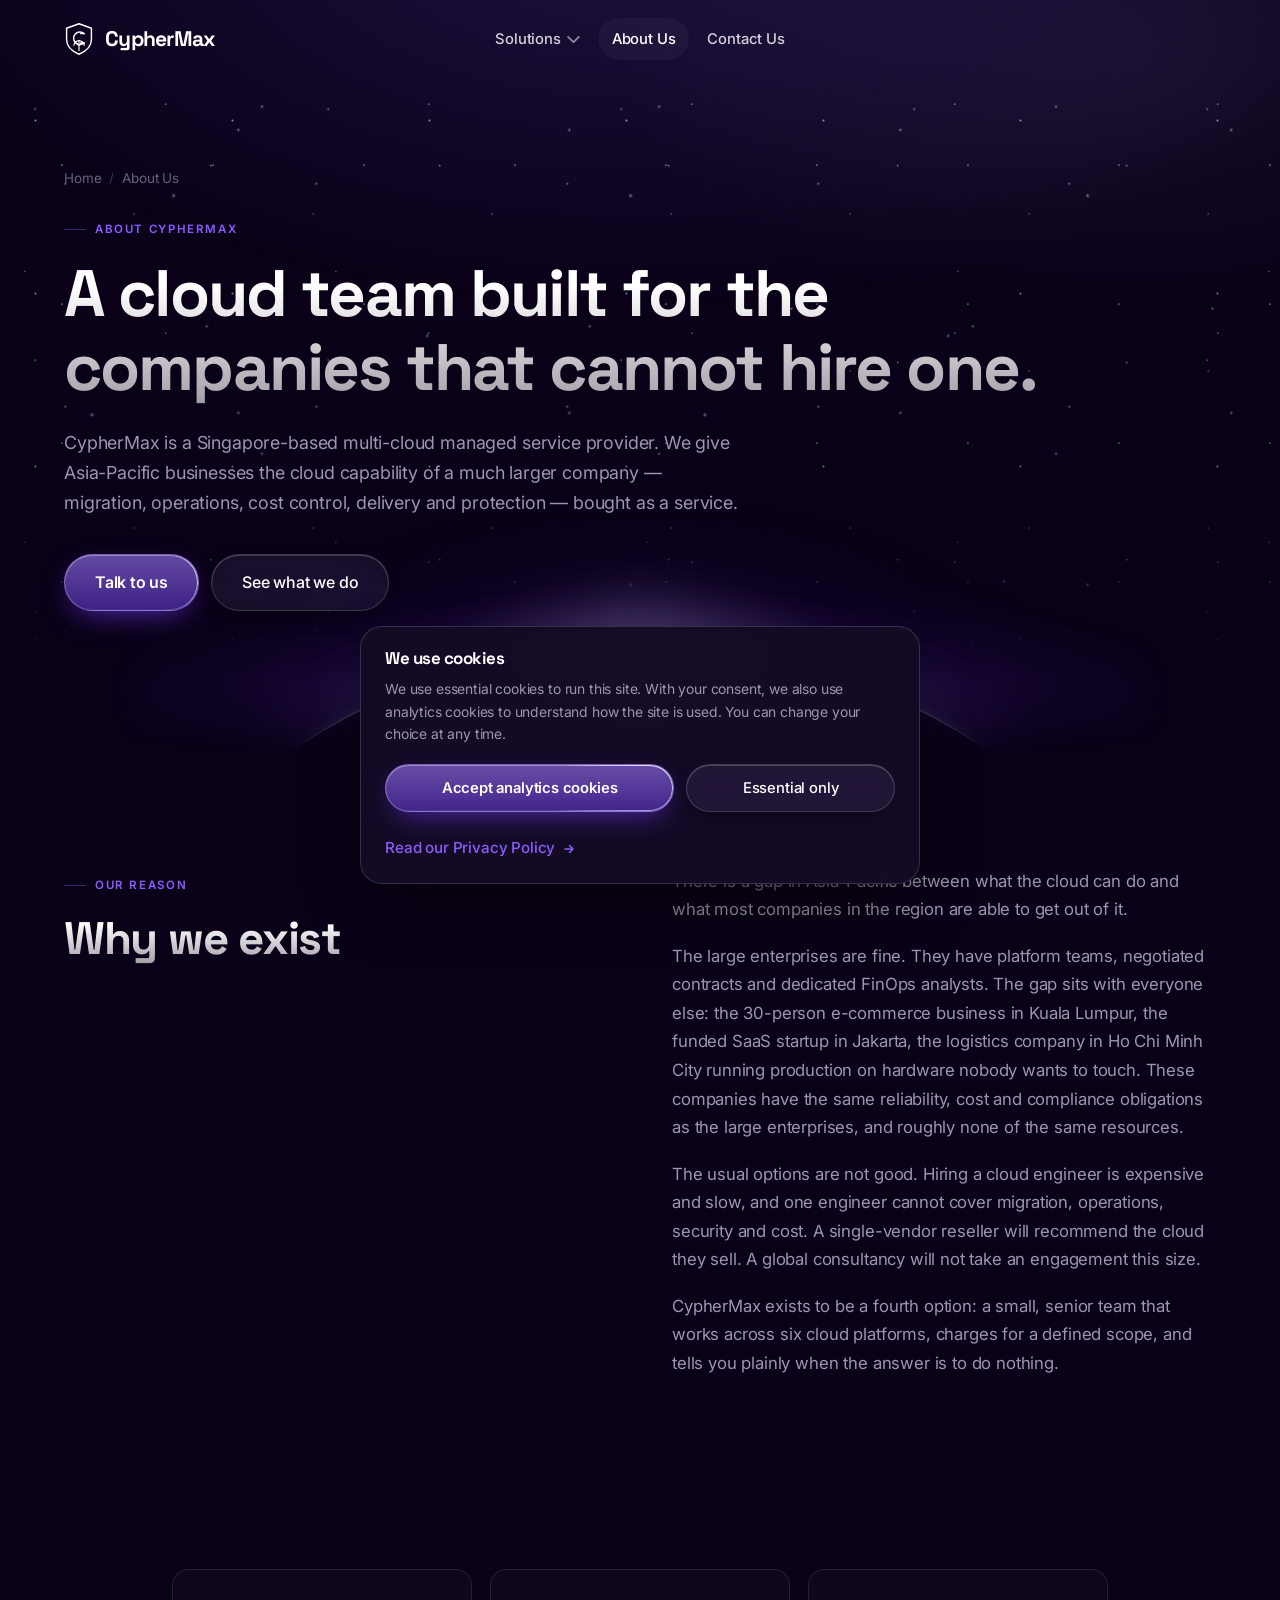
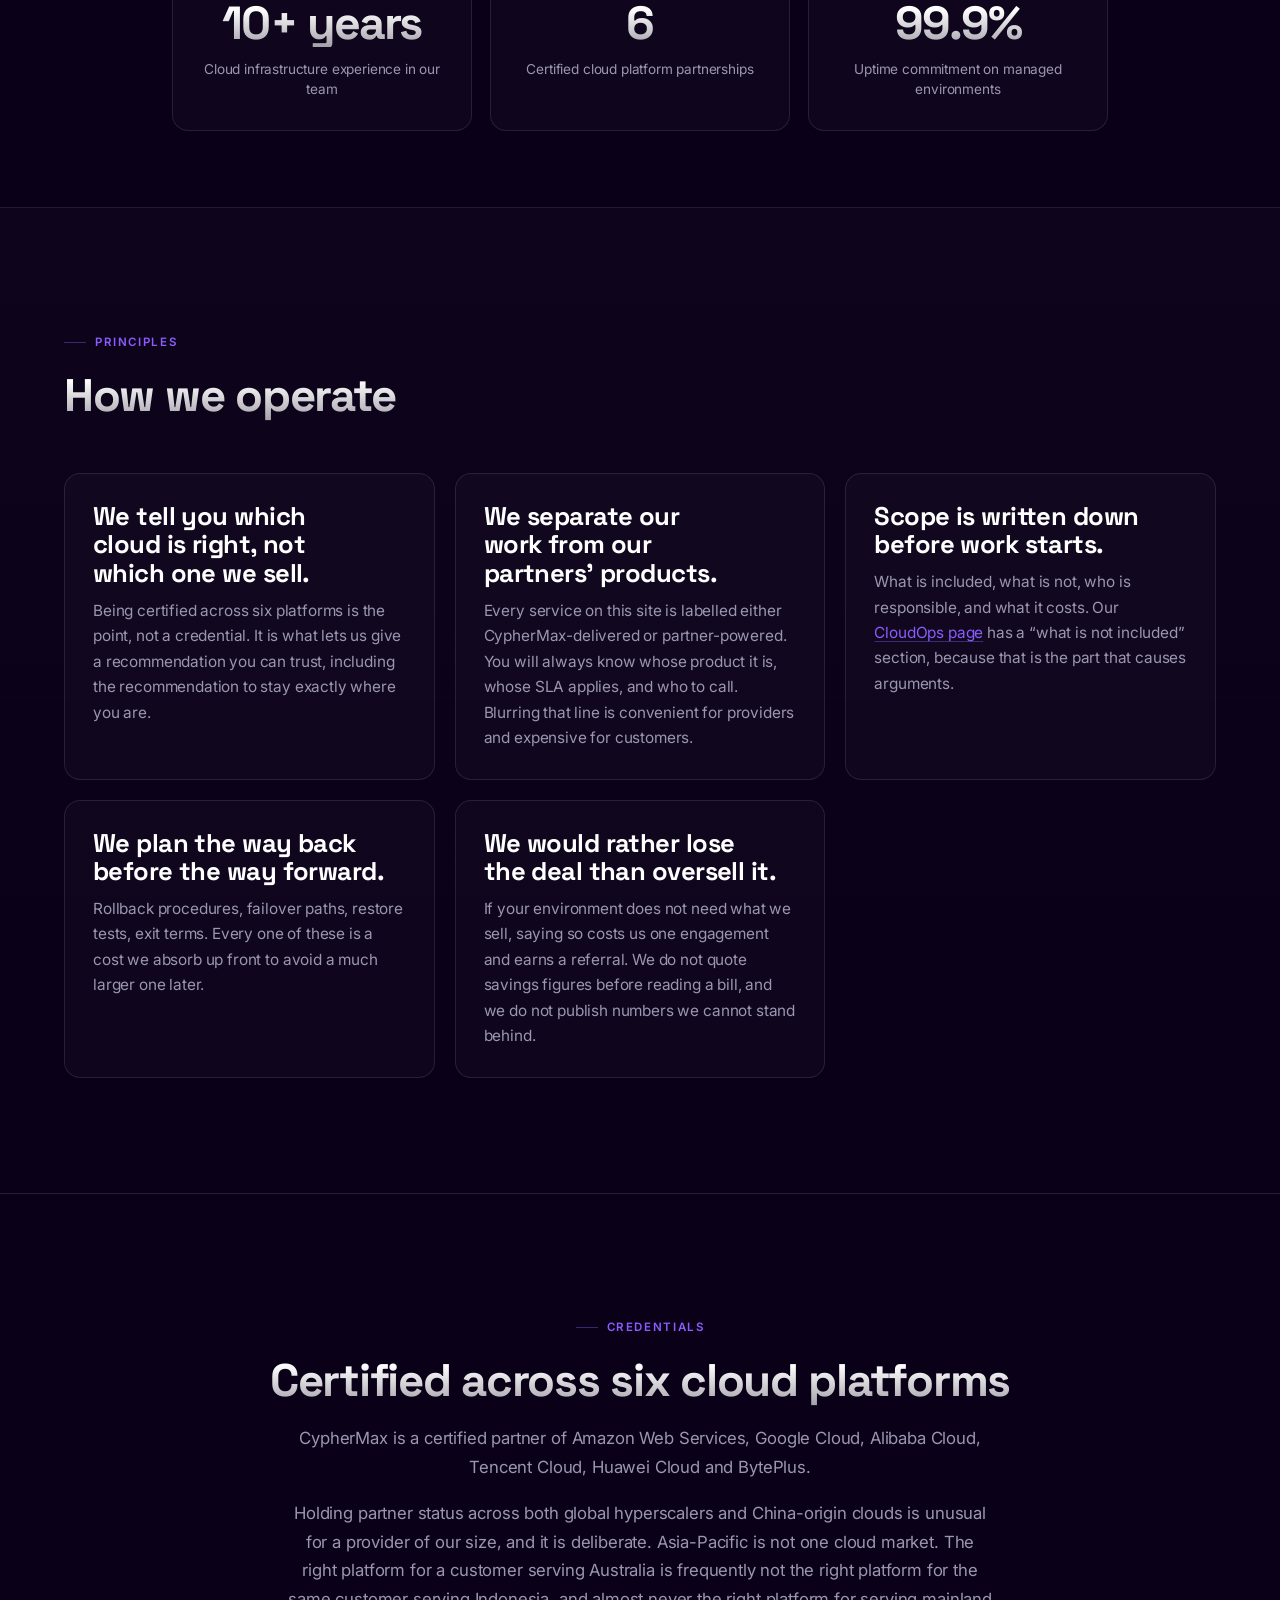
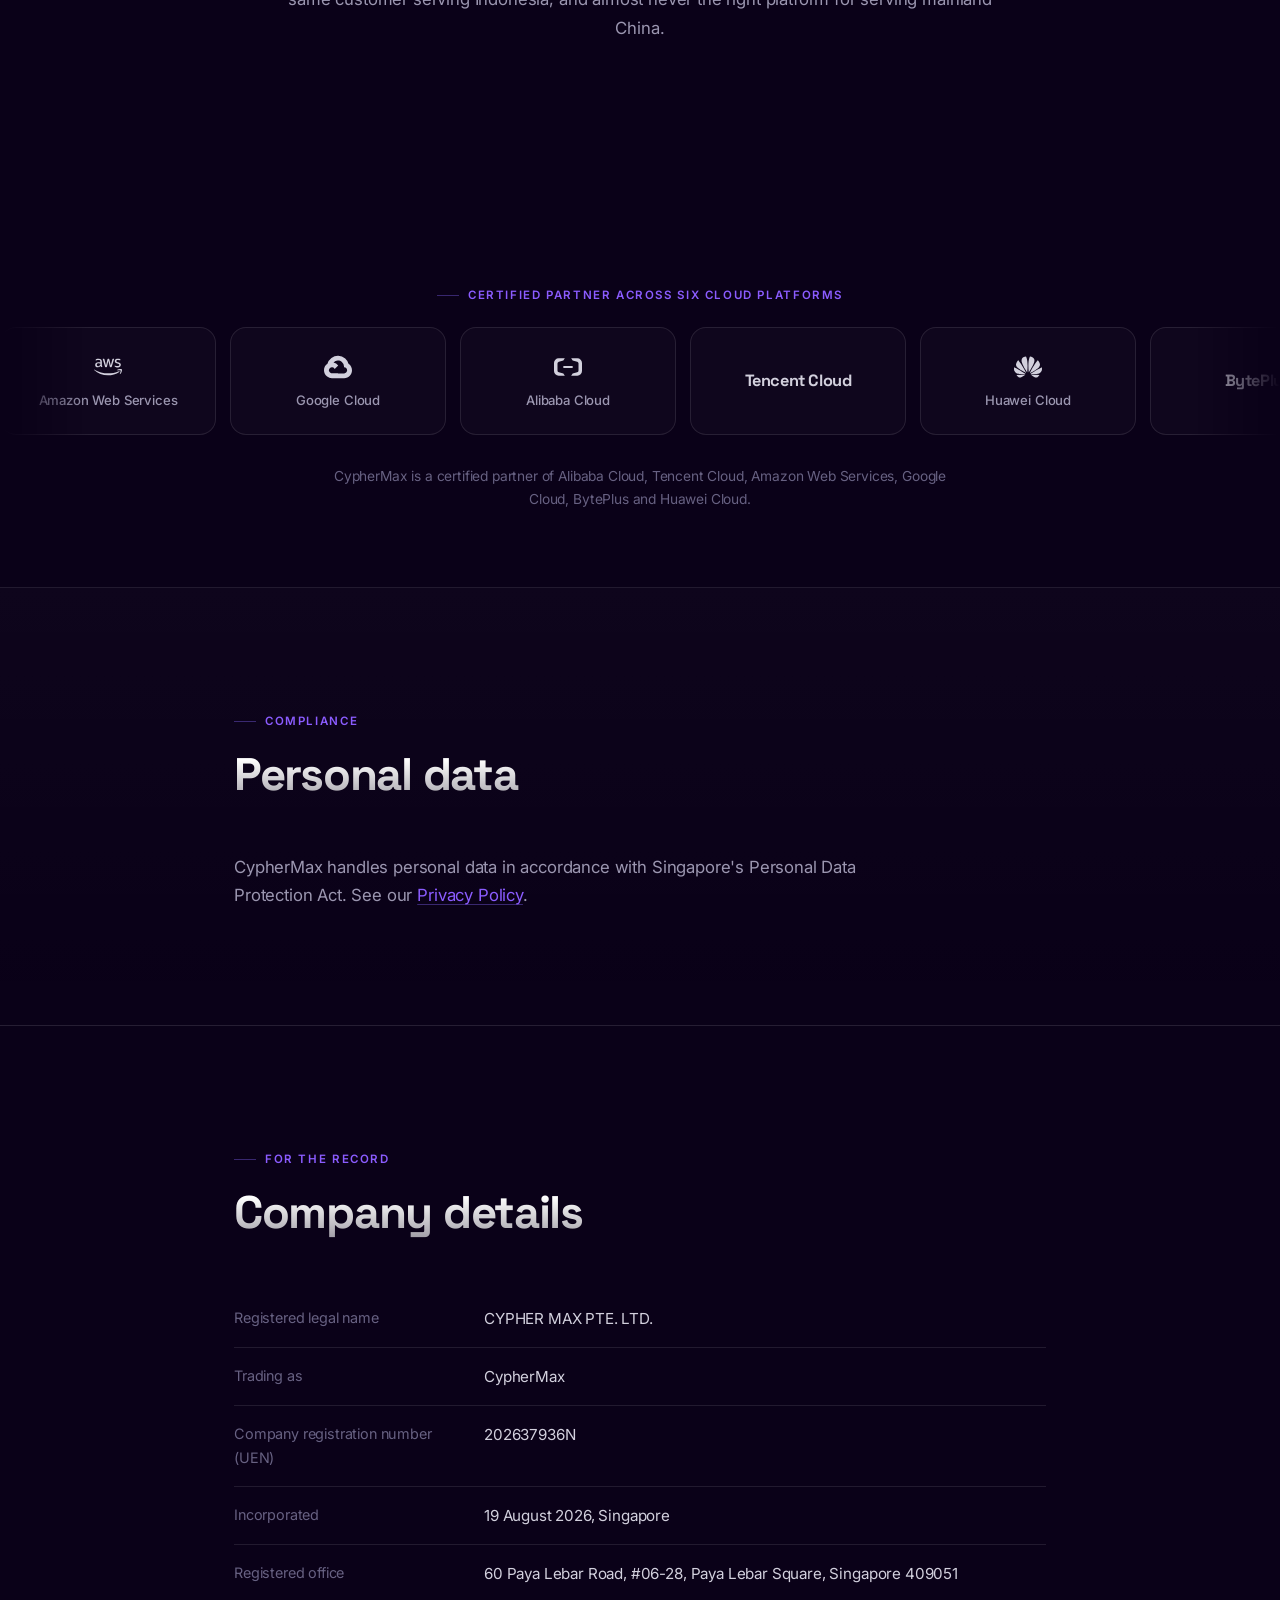
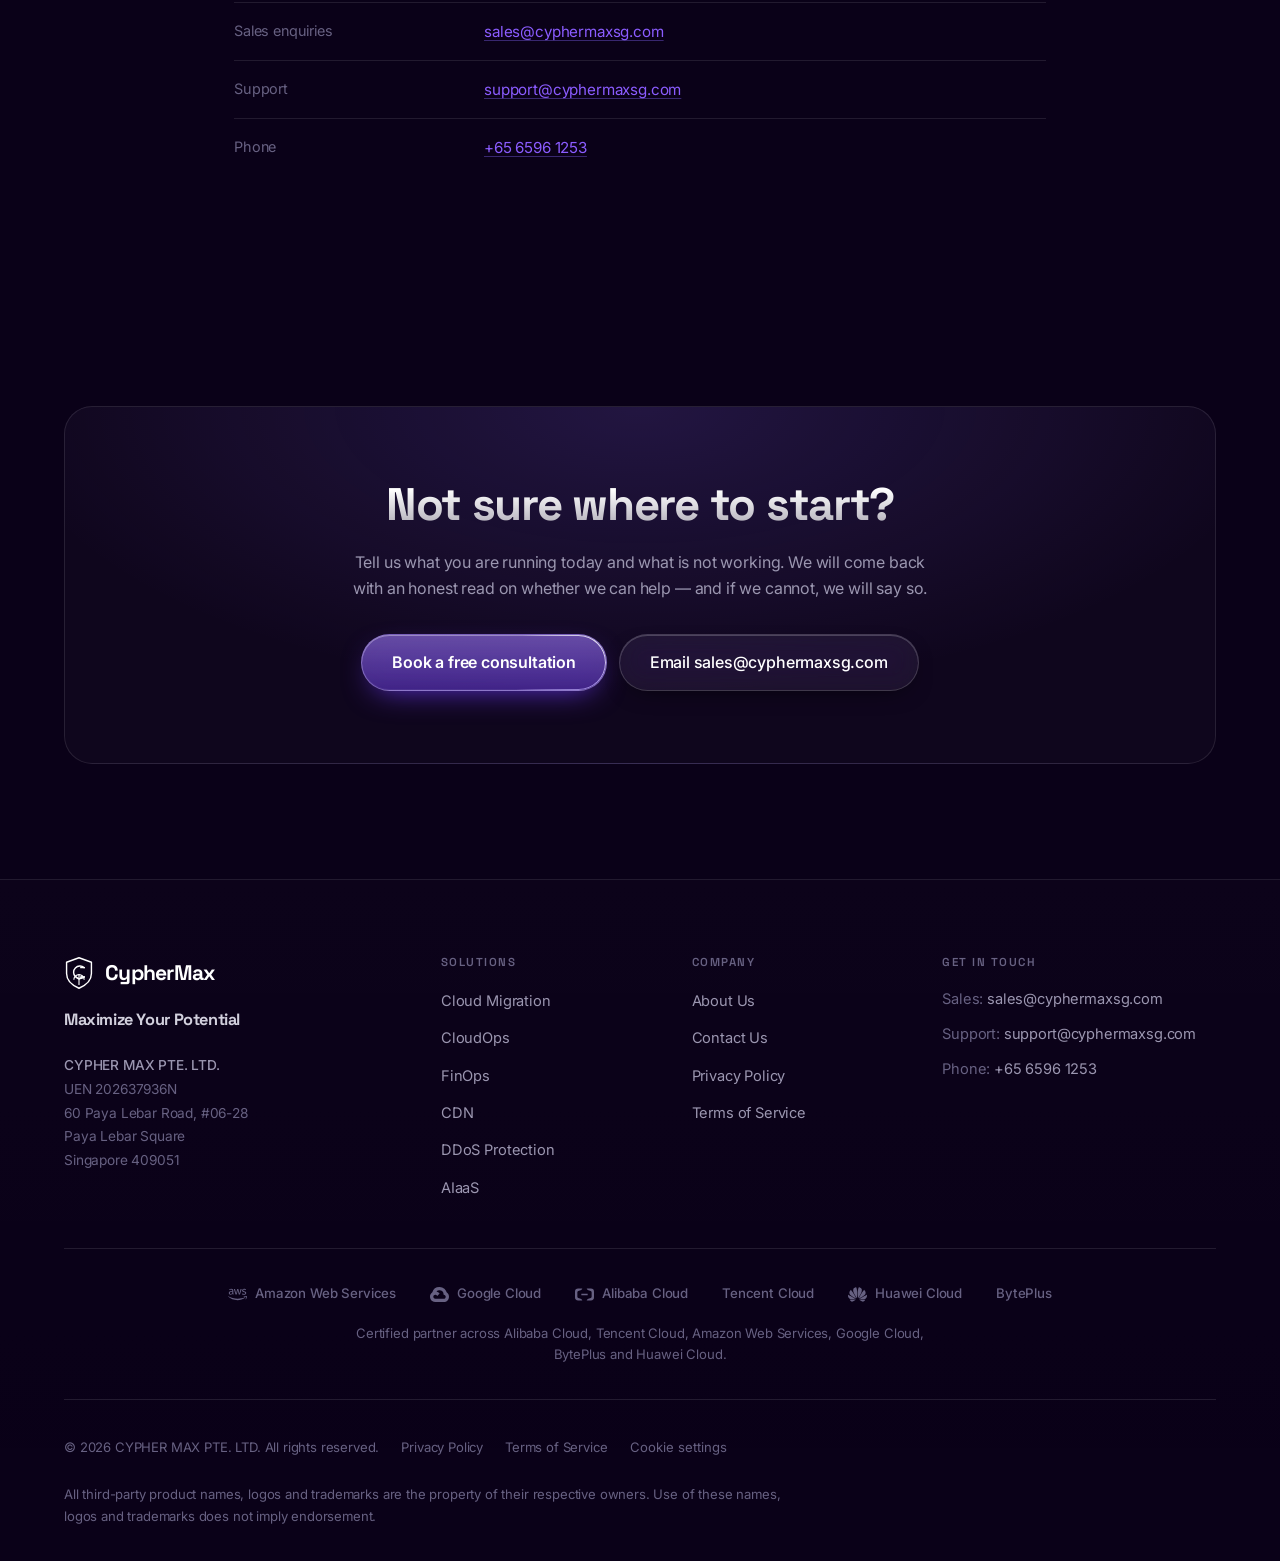
==== about/index.html @ ac2044a5 "First Commit" ====
<!DOCTYPE html>
<html lang="en-SG">
<head>
<meta charset="utf-8">
<meta name="viewport" content="width=device-width, initial-scale=1">
<title>About CypherMax | Cloud Managed Services, Singapore</title>
<meta name="description" content="CypherMax is a Singapore-based multi-cloud managed service provider serving Asia-Pacific businesses across six certified cloud platforms.">
<link rel="canonical" href="https://cyphermaxsg.com/about">

<meta property="og:type" content="website">
<meta property="og:site_name" content="CypherMax">
<meta property="og:locale" content="en_SG">
<meta property="og:url" content="https://cyphermaxsg.com/about">
<meta property="og:title" content="A cloud team built for the companies that cannot hire one. | CypherMax">
<meta property="og:description" content="CypherMax is a Singapore-based multi-cloud managed service provider serving Asia-Pacific businesses across six certified cloud platforms.">
<meta property="og:image" content="https://cyphermaxsg.com/assets/og-image.png">
<meta name="twitter:card" content="summary_large_image">
<meta name="twitter:title" content="A cloud team built for the companies that cannot hire one. | CypherMax">
<meta name="twitter:description" content="CypherMax is a Singapore-based multi-cloud managed service provider serving Asia-Pacific businesses across six certified cloud platforms.">
<meta name="twitter:image" content="https://cyphermaxsg.com/assets/og-image.png">

<link rel="icon" href="../assets/favicon.svg" type="image/svg+xml">
<link rel="preconnect" href="https://fonts.googleapis.com">
<link rel="preconnect" href="https://fonts.gstatic.com" crossorigin>
<link rel="stylesheet" href="https://fonts.googleapis.com/css2?family=Inter:wght@400;500;600&family=Space+Grotesk:wght@700&display=swap">
<link rel="stylesheet" href="../assets/css/style.css">
</head>
<body>
<a class="skip-link" href="#main">Skip to content</a>

<div data-component="header" data-active="about"></div>

<main id="main">

  <!--
    Guidance for this page (spec 12): where a fact is not available, DELETE the
    sentence rather than softening it into something unverifiable. A short, true
    About page builds more trust with a technical buyer than a long, unsupported
    one. This is where a reader doing due diligence lands, so everything here
    should survive a check against the ACRA record.

    TBD (register 17, "Content and people"): confirm whether a founder or office
    photo is available. If not, keep this type-led layout — a stock photo of an
    unrelated team is worse than no photo.
  -->
  <section class="hero hero--page">
    <div class="hero__sky" aria-hidden="true">
      <div class="hero__stars"></div>
      <div class="hero__horizon">
        <div class="hero__arcs"><span></span><span></span><span></span><span></span><span></span></div>
        <div class="hero__dome"></div>
        <div class="hero__aurora"></div>
      </div>
    </div>
    <div class="container hero__inner">
      <nav class="crumbs" aria-label="Breadcrumb">
        <a href="../index.html">Home</a><span aria-hidden="true">/</span><span>About Us</span>
      </nav>
      <p class="eyebrow">About CypherMax</p>
      <h1 class="grad-text">A cloud team built for the companies that cannot hire one.</h1>
      <p class="lede mt-24">
        CypherMax is a Singapore-based multi-cloud managed service provider. We give Asia-Pacific
        businesses the cloud capability of a much larger company &mdash; migration, operations, cost
        control, delivery and protection &mdash; bought as a service.
      </p>
      <div class="btn-row mt-32">
        <a class="btn btn--primary btn--lg" href="../contact/index.html">Talk to us</a>
        <a class="btn btn--ghost btn--lg" href="../solutions/index.html">See what we do</a>
      </div>
    </div>
  </section>

  <section class="section">
    <div class="container">
      <div class="split split--sticky">
        <div>
          <p class="eyebrow">Our reason</p>
          <h2 class="grad-text">Why we exist</h2>
        </div>
        <!--
          TBD (register 17): if there is a specific founding story — a particular
          project, a market observation, a prior company — replace or extend this
          section with it. Specific and true beats general and true.
        -->
        <div data-reveal>
          <p class="section-intro mt-0">
            There is a gap in Asia-Pacific between what the cloud can do and what most companies in the
            region are able to get out of it.
          </p>
          <p class="section-intro">
            The large enterprises are fine. They have platform teams, negotiated contracts and dedicated
            FinOps analysts. The gap sits with everyone else: the 30-person e-commerce business in Kuala
            Lumpur, the funded SaaS startup in Jakarta, the logistics company in Ho Chi Minh City running
            production on hardware nobody wants to touch. These companies have the same reliability, cost
            and compliance obligations as the large enterprises, and roughly none of the same resources.
          </p>
          <p class="section-intro">
            The usual options are not good. Hiring a cloud engineer is expensive and slow, and one
            engineer cannot cover migration, operations, security and cost. A single-vendor reseller will
            recommend the cloud they sell. A global consultancy will not take an engagement this size.
          </p>
          <p class="section-intro">
            CypherMax exists to be a fourth option: a small, senior team that works across six cloud
            platforms, charges for a defined scope, and tells you plainly when the answer is to do
            nothing.
          </p>
        </div>
      </div>
    </div>
  </section>

  <!--
    Stats band, "about" set. The "in our team" wording on the experience tile is
    doing real work on this page in particular: CYPHER MAX PTE. LTD. was
    incorporated on 19 August 2026 and that date is on a public ACRA filing, so
    anyone doing due diligence here can see the company is new. The claim is
    about the experience the people in it bring, which is both true and the more
    relevant fact. Do not shorten the label, and do not pair the number with the
    company name.
  -->
  <div data-component="stats" data-set="about"></div>

  <section class="section section--panel">
    <div class="container">
      <div class="section-head">
        <p class="eyebrow">Principles</p>
        <h2 class="grad-text">How we operate</h2>
      </div>
      <div class="grid grid--3">
        <article class="card" data-reveal>
          <h3 class="card__title">We tell you which cloud is right, not which one we sell.</h3>
          <p class="card__body">Being certified across six platforms is the point, not a credential. It is what lets us give a recommendation you can trust, including the recommendation to stay exactly where you are.</p>
        </article>
        <article class="card" data-reveal>
          <h3 class="card__title">We separate our work from our partners' products.</h3>
          <p class="card__body">Every service on this site is labelled either CypherMax-delivered or partner-powered. You will always know whose product it is, whose SLA applies, and who to call. Blurring that line is convenient for providers and expensive for customers.</p>
        </article>
        <article class="card" data-reveal>
          <h3 class="card__title">Scope is written down before work starts.</h3>
          <p class="card__body">What is included, what is not, who is responsible, and what it costs. Our <a class="link-underline" href="../solutions/cloudops/index.html">CloudOps page</a> has a &ldquo;what is not included&rdquo; section, because that is the part that causes arguments.</p>
        </article>
        <article class="card" data-reveal>
          <h3 class="card__title">We plan the way back before the way forward.</h3>
          <p class="card__body">Rollback procedures, failover paths, restore tests, exit terms. Every one of these is a cost we absorb up front to avoid a much larger one later.</p>
        </article>
        <article class="card" data-reveal>
          <h3 class="card__title">We would rather lose the deal than oversell it.</h3>
          <p class="card__body">If your environment does not need what we sell, saying so costs us one engagement and earns a referral. We do not quote savings figures before reading a bill, and we do not publish numbers we cannot stand behind.</p>
        </article>
      </div>
    </div>
  </section>

  <section class="section">
    <div class="container">
      <div class="section-head section-head--center">
        <p class="eyebrow eyebrow--center">Credentials</p>
        <h2 class="grad-text">Certified across six cloud platforms</h2>
        <p class="section-intro">
          CypherMax is a certified partner of Amazon Web Services, Google Cloud, Alibaba Cloud, Tencent
          Cloud, Huawei Cloud and BytePlus.
        </p>
        <p class="section-intro">
          Holding partner status across both global hyperscalers and China-origin clouds is unusual for a
          provider of our size, and it is deliberate. Asia-Pacific is not one cloud market. The right
          platform for a customer serving Australia is frequently not the right platform for the same
          customer serving Indonesia, and almost never the right platform for serving mainland China.
        </p>
      </div>
      <!--
        TBD (register 17, "Partner and commercial"): insert the confirmed partner
        tier or programme designation for each of the six platforms. Do NOT
        publish a tier name without written confirmation from the partner
        (spec 1.5).
      -->
    </div>
  </section>

  <div data-component="partner-wall"></div>

  <!--
    12.6 TEAM — SECTION DELIBERATELY OMITTED AT LAUNCH.

    The ACRA record names Bu Xian Jie and Wilson Lee Weijie as directors, and
    Wee Kian Seng as company secretary. Being named on a public filing is NOT
    the same as agreeing to appear on a website. Ask each person before putting
    their name, photograph, job title or biography here, and agree what the
    biography says. A company secretary in particular is usually a corporate
    services provider rather than an operational member of the team, and would
    not normally appear on an About page at all.

    Two or three named people with real credentials are worth more than a
    generic "our team of experts" paragraph. If nobody can be named yet, leaving
    this out is a perfectly normal state for a company at this stage — which is
    why it is out rather than filled with placeholder cards.

    Markup shape when consent exists: repeatable person card — photo, name,
    role, two or three lines of background, optional LinkedIn link.
  -->

  <!--
    12.7 CERTIFICATIONS — SECTION DELIBERATELY OMITTED AT LAUNCH.

    A company incorporated in August 2026 will not hold ISO/IEC 27001 or MTCS
    SS 584 yet. Do NOT write "ISO 27001 compliant", "ISO 27001 aligned" or
    "certification in progress" in a way that reads as achieved — these
    phrasings are a common source of complaints and failed customer due
    diligence. An empty or hedged compliance section invites exactly the
    scrutiny it is trying to avoid, so it is omitted entirely.

    It IS accurate to describe practices actually followed ("access is
    provisioned through named roles with least-privilege scoping") without
    claiming a certification. When a certification is genuinely held, list it
    with the certifying body and the certificate scope.

    The PDPA statement below is a statement of practice, not a certification
    claim, so it stays.
  -->
  <section class="section section--panel">
    <div class="container container--narrow">
      <div class="section-head">
        <p class="eyebrow">Compliance</p>
        <h2 class="grad-text">Personal data</h2>
      </div>
      <p class="section-intro mt-0">
        CypherMax handles personal data in accordance with Singapore's Personal Data Protection Act. See
        our <a class="link-underline" href="../privacy/index.html">Privacy Policy</a>.
      </p>
    </div>
  </section>

  <section class="section">
    <div class="container container--narrow">
      <div class="section-head">
        <p class="eyebrow">For the record</p>
        <h2 class="grad-text">Company details</h2>
      </div>
      <dl class="detail-list" data-reveal>
        <div><dt>Registered legal name</dt><dd>CYPHER MAX PTE. LTD.</dd></div>
        <div><dt>Trading as</dt><dd>CypherMax</dd></div>
        <div><dt>Company registration number (UEN)</dt><dd>202637936N</dd></div>
        <div><dt>Incorporated</dt><dd>19 August 2026, Singapore</dd></div>
        <div><dt>Registered office</dt><dd>60 Paya Lebar Road, #06-28, Paya Lebar Square, Singapore 409051</dd></div>
        <div><dt>Sales enquiries</dt><dd><a class="link-underline" href="mailto:sales@cyphermaxsg.com"><span data-param="contact.salesEmail"></span></a></dd></div>
        <div><dt>Support</dt><dd><a class="link-underline" href="mailto:support@cyphermaxsg.com"><span data-param="contact.supportEmail"></span></a></dd></div>
        <div><dt>Phone</dt><dd><a class="link-underline" href="tel:+6565961253"><span data-param="contact.phoneDisplay"></span></a></dd></div>
      </dl>
    </div>
  </section>

  <div data-component="cta-band"></div>

</main>

<div data-component="footer"></div>

<script src="../assets/js/params.js"></script>
<script src="../assets/js/marks.js"></script>
<script src="../assets/js/site.js"></script>
</body>
</html>
---- assets/css/style.css ----
/* ==========================================================================
   CypherMax — design system
   --------------------------------------------------------------------------
   Visual language adapted from the wope.com reference: deep violet-black base,
   a glowing horizon behind the home hero, gradient-filled headings, hairline
   borders, and frosted-glass controls.

   Palette follows the reference directly — #0a0118 ground, #713dff accent.
   Note this is warmer than the navy shield mark; once the designer confirms the
   brand hex values (spec B8), expect to retune --accent and the horizon glow
   together, since the glow is built from the accent family.

   Type: Space Grotesk (display) + Inter (UI/body). The reference uses Rebond
   Grotesque, which is a licensed commercial face from Extratype and cannot be
   used without a purchased licence — Space Grotesk is the closest open
   substitute at the weights and tracking we need.
   ========================================================================== */

/* --------------------------------------------------------------------------
   1. Tokens
   -------------------------------------------------------------------------- */
:root {
  /* Surface ramp — deep violet-black, matching the reference */
  --bg:             #0a0118;
  --bg-elev:        #140b25;
  --bg-panel:       #170d2a;

  --surface-1:      rgba(255, 255, 255, .022);
  --surface-2:      rgba(255, 255, 255, .04);
  --surface-3:      rgba(255, 255, 255, .06);

  --border:         rgba(255, 255, 255, .10);
  --border-strong:  rgba(169, 163, 194, .24);
  --border-accent:  rgba(133, 102, 255, .30);

  /* Text ramp */
  --text:           #ffffff;
  --text-2:         #d2d0dd;
  --text-muted:     #9b96b0;
  --text-faint:     #676182;

  /* Accent */
  --accent:         #8b5cff;
  --accent-2:       #b9a3ff;
  --accent-soft:    rgba(133, 102, 255, .15);
  --accent-line:    rgba(133, 102, 255, .38);
  --accent-grad:    linear-gradient(120deg, #713dff 0%, #9d6bff 100%);

  /* Status */
  --danger:         #ff6b6b;
  --danger-soft:    rgba(255, 107, 107, .12);

  /* Type */
  --font-display: 'Space Grotesk', 'Inter', system-ui, -apple-system, 'Segoe UI', sans-serif;
  --font-body:    'Inter', system-ui, -apple-system, 'Segoe UI', Roboto, sans-serif;

  /* Rhythm */
  --container: 1200px;
  --gutter: 24px;
  --section-y: clamp(72px, 9vw, 124px);
  --radius-sm: 10px;
  --radius:    16px;
  --radius-lg: 22px;
  --radius-pill: 999px;

  /* The reference's signature control glow: a soft radial lift from below. */
  --glow-inset: radial-gradient(107.5% 107.5% at 50% 215%, rgba(255, 255, 255, .22) 0%, rgba(255, 255, 255, 0) 100%);

  --ease: cubic-bezier(.22, .61, .36, 1);
}

/* --------------------------------------------------------------------------
   2. Reset & base
   -------------------------------------------------------------------------- */
*, *::before, *::after { box-sizing: border-box; }

html {
  scroll-behavior: smooth;
  /* Offset for the sticky header when jumping to an anchor. */
  scroll-padding-top: 96px;
  -webkit-text-size-adjust: 100%;
}

body {
  margin: 0;
  background: var(--bg);
  color: var(--text-2);
  font-family: var(--font-body);
  font-size: 16px;
  line-height: 1.65;
  font-weight: 400;
  letter-spacing: -.01em;
  -webkit-font-smoothing: antialiased;
  -moz-osx-font-smoothing: grayscale;
  overflow-x: hidden;
}

/* Ambient glow behind the whole page, strongest at the top. */
body::before {
  content: '';
  position: fixed;
  inset: 0;
  pointer-events: none;
  z-index: 0;
  background:
    radial-gradient(60% 42% at 50% -8%, rgba(133, 102, 255, .16) 0%, rgba(133, 102, 255, 0) 100%),
    radial-gradient(40% 30% at 88% 6%, rgba(185, 163, 255, .08) 0%, rgba(185, 163, 255, 0) 100%);
}

main, header, footer { position: relative; z-index: 1; }

img, svg { max-width: 100%; display: block; }
img { height: auto; }

a { color: inherit; text-decoration: none; }

button { font: inherit; color: inherit; }

hr {
  border: 0;
  height: 1px;
  background: var(--border);
  margin: 0;
}

/* Visible focus for keyboard users — never removed, only restyled (spec 19). */
:focus-visible {
  outline: 2px solid var(--accent);
  outline-offset: 3px;
  border-radius: 4px;
}
:focus:not(:focus-visible) { outline: none; }

::selection { background: rgba(133, 102, 255, .32); color: #fff; }

/* Skip link — first tab stop on every page. */
.skip-link {
  position: absolute;
  left: 16px;
  top: -80px;
  z-index: 200;
  padding: 12px 20px;
  border-radius: var(--radius-sm);
  background: var(--accent);
  color: #12042a;
  font-weight: 600;
  transition: top .2s var(--ease);
}
.skip-link:focus { top: 16px; }

.visually-hidden {
  position: absolute !important;
  width: 1px; height: 1px;
  padding: 0; margin: -1px;
  overflow: hidden;
  clip: rect(0 0 0 0);
  white-space: nowrap;
  border: 0;
}

/* --------------------------------------------------------------------------
   3. Typography
   -------------------------------------------------------------------------- */
h1, h2, h3, h4, h5 {
  font-family: var(--font-display);
  font-weight: 700;
  color: var(--text);
  letter-spacing: -.028em;
  line-height: 1.12;
  margin: 0;
  text-wrap: balance;
}

h1 { font-size: clamp(2.35rem, 5.4vw, 4.1rem); }
h2 { font-size: clamp(1.85rem, 3.6vw, 2.85rem); }
h3 { font-size: clamp(1.25rem, 2vw, 1.6rem); letter-spacing: -.022em; }
h4 { font-size: 1.125rem; letter-spacing: -.018em; line-height: 1.3; }

p { margin: 0; }

/* The reference's signature heading treatment: a vertical white-to-translucent
   gradient clipped to the glyphs, which reads as a soft light from above. */
.grad-text {
  background: linear-gradient(180deg, #ffffff 20%, rgba(255, 255, 255, .62) 100%);
  -webkit-background-clip: text;
  background-clip: text;
  color: transparent;
  /* Fallback for engines without background-clip:text support. */
  -webkit-text-fill-color: transparent;
}

.accent-text {
  background: var(--accent-grad);
  -webkit-background-clip: text;
  background-clip: text;
  color: transparent;
  -webkit-text-fill-color: transparent;
}

.lede {
  font-size: clamp(1.02rem, 1.4vw, 1.2rem);
  line-height: 1.68;
  color: var(--text-muted);
  max-width: 62ch;
}

.section-intro {
  color: var(--text-muted);
  font-size: 1.05rem;
  line-height: 1.7;
  max-width: 64ch;
  margin-top: 18px;
}

.muted { color: var(--text-muted); }
.faint { color: var(--text-faint); font-size: .875rem; }

/* Small caps label used above section headings. */
.eyebrow {
  display: inline-flex;
  align-items: center;
  gap: 9px;
  font-family: var(--font-body);
  font-size: .72rem;
  font-weight: 600;
  letter-spacing: .14em;
  text-transform: uppercase;
  color: var(--accent);
  margin-bottom: 18px;
}
.eyebrow::before {
  content: '';
  width: 22px;
  height: 1px;
  background: var(--accent-line);
}
.eyebrow--center { justify-content: center; }

/* --------------------------------------------------------------------------
   4. Layout
   -------------------------------------------------------------------------- */
.container {
  width: 100%;
  max-width: var(--container);
  margin: 0 auto;
  padding-inline: var(--gutter);
}
.container--narrow { max-width: 860px; }

.section { padding-block: var(--section-y); }
.section--tight { padding-block: clamp(52px, 6vw, 80px); }

/* A panel one step up from the page background, used to break up long pages. */
.section--panel {
  background: linear-gradient(180deg, rgba(255, 255, 255, .018) 0%, rgba(255, 255, 255, 0) 100%);
  border-block: 1px solid var(--border);
}

.section-head { margin-bottom: 52px; }
.section-head--center { text-align: center; }
.section-head--center .section-intro { margin-inline: auto; }

.grid { display: grid; gap: 20px; }
.grid--2 { grid-template-columns: repeat(2, 1fr); }
.grid--3 { grid-template-columns: repeat(3, 1fr); }
.grid--4 { grid-template-columns: repeat(4, 1fr); }

.stack { display: grid; gap: 16px; }
.stack--lg { gap: 28px; }

/* --------------------------------------------------------------------------
   5. Buttons
   -------------------------------------------------------------------------- */
.btn {
  position: relative;
  display: inline-flex;
  align-items: center;
  justify-content: center;
  gap: 9px;
  /* 44px min height — tap-target floor from spec 19. */
  min-height: 44px;
  padding: 11px 24px;
  border-radius: var(--radius-pill);
  border: 1px solid transparent;
  font-family: var(--font-body);
  font-size: .925rem;
  font-weight: 500;
  letter-spacing: -.012em;
  cursor: pointer;
  white-space: nowrap;
  transition: transform .18s var(--ease), box-shadow .22s var(--ease),
              background-color .22s var(--ease), border-color .22s var(--ease),
              color .22s var(--ease);
}
.btn:active { transform: translateY(1px); }

/* Frosted violet glass. Reads as the primary action through tint and glow
   rather than through a flat opaque fill. */
.btn--primary {
  background-color: rgba(129, 85, 255, .30);
  background-image:
    var(--glow-inset),
    linear-gradient(180deg, rgba(178, 148, 255, .40) 0%, rgba(113, 61, 255, .22) 100%);
  backdrop-filter: blur(14px) saturate(160%);
  -webkit-backdrop-filter: blur(14px) saturate(160%);
  border-color: rgba(198, 178, 255, .42);
  color: #fff;
  font-weight: 600;
  box-shadow:
    inset 0 1px 0 rgba(255, 255, 255, .34),
    inset 0 -1px 0 rgba(255, 255, 255, .06),
    0 10px 30px -12px rgba(113, 61, 255, .85);
}
.btn--primary:hover {
  background-color: rgba(143, 101, 255, .40);
  border-color: rgba(214, 200, 255, .56);
  box-shadow:
    inset 0 1px 0 rgba(255, 255, 255, .44),
    inset 0 -1px 0 rgba(255, 255, 255, .08),
    0 14px 40px -12px rgba(133, 102, 255, 1);
  transform: translateY(-1px);
}

/* Clear glass — the reference's default control: faint fill, hairline border,
   a blurred backdrop and a radial lift from below that reads as an inner glow. */
.btn--ghost {
  background-color: rgba(255, 255, 255, .055);
  background-image: var(--glow-inset);
  backdrop-filter: blur(14px) saturate(150%);
  -webkit-backdrop-filter: blur(14px) saturate(150%);
  border-color: rgba(255, 255, 255, .16);
  color: var(--text);
  box-shadow:
    inset 0 1px 0 rgba(255, 255, 255, .20),
    0 8px 26px -14px rgba(0, 0, 0, .9);
}
.btn--ghost:hover {
  background-color: rgba(255, 255, 255, .10);
  border-color: rgba(255, 255, 255, .28);
  box-shadow:
    inset 0 1px 0 rgba(255, 255, 255, .28),
    0 10px 30px -14px rgba(0, 0, 0, .9);
  transform: translateY(-1px);
}

.btn--quiet {
  background: transparent;
  color: var(--text-2);
  padding-inline: 14px;
}
.btn--quiet:hover { color: var(--text); }

.btn--lg { min-height: 52px; padding: 14px 30px; font-size: 1rem; }
.btn--block { width: 100%; }

/* --- Light travelling around the border ----------------------------------
   A conic gradient rotated by an animated custom property, masked down to the
   1px border ring so only the edge lights up. --btn-angle has to be registered
   with @property to be interpolable; where that (or mask-composite) is missing,
   the whole effect is simply skipped and the static glass border remains.
   The primary CTA flows continuously; quieter buttons flow on hover/focus, so
   a page full of buttons does not shimmer all at once.
   -------------------------------------------------------------------------- */
@property --btn-angle {
  syntax: '<angle>';
  initial-value: 0deg;
  inherits: false;
}

@supports (mask-composite: exclude) or (-webkit-mask-composite: xor) {
  .btn--primary::after,
  .btn--ghost::after {
    content: '';
    position: absolute;
    inset: 0;
    border-radius: inherit;
    padding: 1px;
    background: conic-gradient(from var(--btn-angle),
      transparent 0deg,
      transparent 55deg,
      rgba(255, 255, 255, .95) 84deg,
      rgba(196, 178, 255, .85) 100deg,
      transparent 130deg,
      transparent 360deg);
    -webkit-mask: linear-gradient(#000 0 0) content-box, linear-gradient(#000 0 0);
    mask: linear-gradient(#000 0 0) content-box, linear-gradient(#000 0 0);
    -webkit-mask-composite: xor;
    mask-composite: exclude;
    pointer-events: none;
    opacity: 0;
    transition: opacity .3s var(--ease);
  }

  .btn--primary::after {
    opacity: .9;
    animation: btn-border-flow 4.5s linear infinite;
  }
  .btn--primary:hover::after { opacity: 1; animation-duration: 2.2s; }

  /* Quieter buttons light up only when pointed at or focused. */
  .btn--ghost:hover::after,
  .btn--ghost:focus-visible::after {
    opacity: .85;
    animation: btn-border-flow 2.6s linear infinite;
  }
}

@keyframes btn-border-flow {
  to { --btn-angle: 360deg; }
}

.btn-row {
  display: flex;
  flex-wrap: wrap;
  gap: 12px;
  align-items: center;
}
.btn-row--center { justify-content: center; }

/* Text link with a travelling arrow. */
.link-arrow {
  display: inline-flex;
  align-items: center;
  gap: 7px;
  color: var(--accent);
  font-weight: 500;
  font-size: .95rem;
}
.link-arrow svg { transition: transform .2s var(--ease); }
.link-arrow:hover svg { transform: translateX(4px); }

.link-underline {
  color: var(--accent);
  text-decoration: underline;
  text-underline-offset: 3px;
  text-decoration-thickness: 1px;
  text-decoration-color: var(--accent-line);
}
.link-underline:hover { text-decoration-color: var(--accent); }

/* --------------------------------------------------------------------------
   6. Cards
   -------------------------------------------------------------------------- */
/* Spotlight strength, driven by hover. Registered so it can be transitioned;
   without @property it snaps instead of fading, which is an acceptable
   degradation. */
@property --card-spot {
  syntax: '<number>';
  initial-value: 0;
  inherits: false;
}

.card {
  position: relative;
  padding: 28px;
  border-radius: var(--radius);
  border: 1px solid var(--border);
  background: var(--surface-1);
  transition: border-color .25s var(--ease), background-color .25s var(--ease),
              transform .25s var(--ease);
}

/* Top-edge highlight, brightest in the middle — the reference uses this to
   suggest a light source above the card. */
.card::before {
  content: '';
  position: absolute;
  inset-inline: 18%;
  top: -1px;
  height: 1px;
  background: linear-gradient(90deg, transparent, rgba(255, 255, 255, .32), transparent);
  opacity: 0;
  transform: scaleX(.4);
  transition: opacity .35s var(--ease), transform .45s var(--ease);
}

/* Hover: the card lifts, the rim warms, a violet glow pools underneath, and a
   soft spotlight follows the cursor across the surface. The spotlight is a
   background layer rather than an overlay, so it never sits on top of the text.
   --mx / --my are set by initCardSpotlight() in site.js. */
.card--hover {
  --card-spot: 0;
  background-image: radial-gradient(
    260px circle at var(--mx, 50%) var(--my, 0%),
    rgba(167, 139, 250, calc(.22 * var(--card-spot))) 0%,
    transparent 72%);
  transition: border-color .3s var(--ease), background-color .3s var(--ease),
              transform .38s var(--ease), box-shadow .38s var(--ease),
              --card-spot .35s var(--ease);
}
.card--hover:hover {
  --card-spot: 1;
  border-color: rgba(185, 163, 255, .45);
  background-color: var(--surface-2);
  transform: translateY(-6px);
  box-shadow: 0 20px 52px -22px rgba(113, 61, 255, .65),
              0 0 0 1px rgba(185, 163, 255, .1);
}
.card--hover:hover::before { opacity: 1; transform: scaleX(1); }

/* The "Learn more" arrow travels further on card hover than on its own. */
.card--hover:hover .link-arrow svg { transform: translateX(6px); }

.card__title { margin-bottom: 10px; }
.card__body { color: var(--text-muted); font-size: .96rem; line-height: 1.66; }

/* Icon chip inside a card. */
.card__icon {
  width: 42px;
  height: 42px;
  display: grid;
  place-items: center;
  border-radius: 11px;
  margin-bottom: 18px;
  background: var(--accent-soft);
  border: 1px solid var(--border-accent);
  color: var(--accent);
}
.card__icon svg { width: 20px; height: 20px; }

/* Small pill tag, used for the delivery-model distinction (spec 1.7). */
.tag {
  display: inline-flex;
  align-items: center;
  gap: 6px;
  padding: 4px 11px;
  border-radius: var(--radius-pill);
  font-size: .715rem;
  font-weight: 600;
  letter-spacing: .05em;
  text-transform: uppercase;
  border: 1px solid var(--border);
  color: var(--text-muted);
  background: var(--surface-2);
}
.tag--delivered { color: var(--accent); border-color: var(--border-accent); background: var(--accent-soft); }
.tag--partner { color: #c4b5fd; border-color: rgba(167, 139, 250, .3); background: rgba(167, 139, 250, .1); }

/* --------------------------------------------------------------------------
   7. Header
   -------------------------------------------------------------------------- */
.site-header {
  position: sticky;
  top: 0;
  z-index: 100;
  border-bottom: 1px solid transparent;
  transition: background-color .3s var(--ease), border-color .3s var(--ease),
              backdrop-filter .3s var(--ease);
}
/* Reduced height and a backdrop once the page scrolls (spec 3.1). */
.site-header.is-stuck {
  background: rgba(10, 1, 24, .78);
  backdrop-filter: saturate(160%) blur(14px);
  -webkit-backdrop-filter: saturate(160%) blur(14px);
  border-bottom-color: var(--border);
}

.site-header__inner {
  display: flex;
  align-items: center;
  gap: 28px;
  height: 78px;
  transition: height .3s var(--ease);
}
.site-header.is-stuck .site-header__inner { height: 64px; }

/* The logo and the right-hand slot each take an equal flexible share, which
   keeps the nav optically centred in the bar whatever the logo's width. */
.logo {
  display: inline-flex;
  align-items: center;
  gap: 11px;
  color: var(--text);
  flex: 1 1 0;
}
.logo__mark { width: 30px; height: 34px; color: var(--text); }
.logo__word {
  font-family: var(--font-display);
  font-size: 1.32rem;
  font-weight: 700;
  letter-spacing: -.035em;
}

.site-nav { flex: 0 0 auto; display: flex; align-items: center; gap: 4px; }

.site-nav__link {
  display: inline-flex;
  align-items: center;
  gap: 6px;
  padding: 9px 14px;
  border-radius: var(--radius-pill);
  font-size: .925rem;
  font-weight: 500;
  color: var(--text-2);
  transition: color .2s var(--ease), background-color .2s var(--ease);
}
.site-nav__link:hover,
.site-nav__link[aria-current='page'] { color: var(--text); background: var(--surface-2); }
.site-nav__link svg { width: 13px; height: 13px; opacity: .65; transition: transform .22s var(--ease); }

.site-header__actions {
  flex: 1 1 0;
  display: flex;
  align-items: center;
  justify-content: flex-end;
  gap: 10px;
}

/* --- Solutions dropdown --- */
.has-dropdown { position: relative; }
.has-dropdown:hover .site-nav__link svg,
.has-dropdown.is-open .site-nav__link svg { transform: rotate(180deg); }

.dropdown {
  position: absolute;
  top: calc(100% + 10px);
  left: 50%;
  transform: translate(-50%, -8px);
  width: min(680px, calc(100vw - 40px));
  padding: 22px;
  border-radius: var(--radius-lg);
  border: 1px solid var(--border);
  background: rgba(20, 11, 37, .96);
  backdrop-filter: saturate(160%) blur(18px);
  -webkit-backdrop-filter: saturate(160%) blur(18px);
  box-shadow: 0 28px 70px -22px rgba(0, 0, 0, .92);
  opacity: 0;
  visibility: hidden;
  pointer-events: none;
  /* visibility flips instantly on open (so the panel is focusable straight
     away) and is held back until the fade finishes on close. */
  transition: opacity .2s var(--ease), transform .2s var(--ease), visibility 0s linear .2s;
}
.has-dropdown:hover .dropdown,
.has-dropdown.is-open .dropdown,
.dropdown:focus-within {
  opacity: 1;
  visibility: visible;
  pointer-events: auto;
  transform: translate(-50%, 0);
  transition: opacity .2s var(--ease), transform .2s var(--ease), visibility 0s;
}

.dropdown__cols { display: grid; grid-template-columns: 1fr 1fr; gap: 20px; }
.dropdown__group-title {
  font-size: .7rem;
  font-weight: 600;
  letter-spacing: .13em;
  text-transform: uppercase;
  color: var(--text-faint);
  padding: 0 12px;
  margin-bottom: 8px;
}
.dropdown__item {
  display: block;
  padding: 11px 12px;
  border-radius: var(--radius-sm);
  transition: background-color .18s var(--ease);
}
.dropdown__item:hover { background: var(--surface-2); }
.dropdown__item-name {
  display: block;
  font-weight: 600;
  font-size: .94rem;
  color: var(--text);
  margin-bottom: 2px;
}
.dropdown__item-desc { display: block; font-size: .83rem; color: var(--text-muted); line-height: 1.45; }
.dropdown__foot {
  margin-top: 18px;
  padding-top: 16px;
  border-top: 1px solid var(--border);
  padding-inline: 12px;
}

/* --- Mobile nav --- */
.nav-toggle {
  display: none;
  width: 44px;
  height: 44px;
  align-items: center;
  justify-content: center;
  border-radius: var(--radius-pill);
  border: 1px solid var(--border);
  background: var(--surface-2);
  background-image: var(--glow-inset);
  cursor: pointer;
}
.nav-toggle svg { width: 18px; height: 18px; }
.nav-toggle .icon-close { display: none; }
.nav-toggle[aria-expanded='true'] .icon-close { display: block; }
.nav-toggle[aria-expanded='true'] .icon-open { display: none; }

.mobile-nav {
  display: none;
  position: fixed;
  inset: 78px 0 0;
  z-index: 99;
  background: var(--bg);
  overflow-y: auto;
  padding: 20px var(--gutter) 40px;
}
.mobile-nav.is-open { display: block; }

.mobile-nav__link {
  display: block;
  padding: 15px 4px;
  font-size: 1.06rem;
  font-weight: 500;
  color: var(--text);
  border-bottom: 1px solid var(--border);
}
.mobile-acc__trigger {
  display: flex;
  align-items: center;
  justify-content: space-between;
  width: 100%;
  padding: 15px 4px;
  font-size: 1.06rem;
  font-weight: 500;
  color: var(--text);
  background: none;
  border: 0;
  border-bottom: 1px solid var(--border);
  cursor: pointer;
  text-align: left;
}
.mobile-acc__trigger svg { width: 14px; height: 14px; transition: transform .24s var(--ease); }
.mobile-acc__trigger[aria-expanded='true'] svg { transform: rotate(180deg); }
.mobile-acc__panel { display: none; padding: 6px 0 12px 4px; }
.mobile-acc__panel.is-open { display: block; }
.mobile-acc__panel a {
  display: block;
  padding: 11px 12px;
  font-size: .95rem;
  color: var(--text-muted);
  border-radius: var(--radius-sm);
}
.mobile-acc__panel a:hover { color: var(--text); background: var(--surface-2); }
.mobile-nav__actions { margin-top: 26px; display: grid; gap: 12px; }

/* --------------------------------------------------------------------------
   8. Hero
   -------------------------------------------------------------------------- */
.hero {
  position: relative;
  /* Generous bottom padding on the home hero: the horizon and its glow live in
     that space, below the CTAs. */
  padding-block: clamp(64px, 8vw, 104px) clamp(200px, 26vw, 340px);
  text-align: center;
  overflow: hidden;
}
.hero__inner { position: relative; z-index: 1; }
.hero h1 { margin-bottom: 24px; }
.hero .lede { margin-inline: auto; }
.hero .btn-row { margin-top: 36px; }

/* --- The glowing horizon --------------------------------------------------
   A very large dark disc whose top arc crosses the lower hero, with light
   blooming off its rim. Built from four stacked layers, back to front:
     1. .hero__stars   faint starfield
     2. .hero__aurora  broad violet bloom sitting behind the rim
     3. .hero__arcs    thin concentric rings, all sharing the disc's centre
     4. .hero__dome    the disc itself, with a bright lit rim
   All of it is decorative and sits behind .hero__inner.
   -------------------------------------------------------------------------- */
/* The hero clips its sky, which would otherwise leave a hard horizontal seam
   where the disc and its glow meet the next section. Rather than covering that
   up with a fixed-height gradient, the whole sky is masked out before it
   reaches the hero's bottom edge — so there is nothing left to cut, at any
   apex. The fade starts just past the rim, which is why it is expressed
   against the same --horizon-apex the disc is positioned with. */
.hero__sky {
  position: absolute;
  inset: 0;
  pointer-events: none;
  overflow: hidden;
  z-index: 0;
  mask-image: linear-gradient(180deg,
    #000 0%,
    #000 calc(var(--horizon-apex, 72%) + 5%),
    transparent 100%);
  -webkit-mask-image: linear-gradient(180deg,
    #000 0%,
    #000 calc(var(--horizon-apex, 72%) + 5%),
    transparent 100%);
}

/* Three star layers, each tiled at its own size so the repeat never reads as a
   grid, and each twinkling on its own cycle so the field never pulses in
   unison. Layer 3 carries the brighter dots, which have a soft halo. */
.hero__stars {
  position: absolute;
  inset: 0;
  /* Thin the field out towards the horizon so the glow stays the focus. */
  mask-image: linear-gradient(180deg, #000 0%, rgba(0, 0, 0, .75) 62%, transparent 88%);
  -webkit-mask-image: linear-gradient(180deg, #000 0%, rgba(0, 0, 0, .75) 62%, transparent 88%);
}

/* Layer 1 — fine dust, static. Small tiles, so the field is dense. */
.hero__stars {
  background-image:
    radial-gradient(1.6px 1.6px at 18% 24%, rgba(255, 255, 255, .95), transparent 100%),
    radial-gradient(1.4px 1.4px at 63% 11%, rgba(232, 224, 255, .9), transparent 100%),
    radial-gradient(1.5px 1.5px at 41% 62%, rgba(255, 255, 255, .85), transparent 100%),
    radial-gradient(1.3px 1.3px at 8%  71%, rgba(214, 200, 255, .8), transparent 100%),
    radial-gradient(1.5px 1.5px at 92% 44%, rgba(255, 255, 255, .8), transparent 100%),
    radial-gradient(1.3px 1.3px at 75% 86%, rgba(226, 216, 255, .75), transparent 100%);
  background-size: 197px 173px, 263px 229px, 151px 139px, 311px 271px, 229px 197px, 179px 157px;
}

.hero__stars::before,
.hero__stars::after {
  content: '';
  position: absolute;
  inset: 0;
}

/* Layer 2 — mid-size stars, each with a faint halo. */
.hero__stars::before {
  background-image:
    radial-gradient(2.4px 2.4px at 72% 18%, #fff 0%, rgba(226, 216, 255, .32) 40%, transparent 100%),
    radial-gradient(2.2px 2.2px at 26% 47%, #fff 0%, rgba(214, 200, 255, .3) 40%, transparent 100%),
    radial-gradient(2.3px 2.3px at 54% 78%, #fff 0%, rgba(232, 224, 255, .3) 40%, transparent 100%),
    radial-gradient(2.1px 2.1px at 12% 12%, #fff 0%, rgba(206, 188, 255, .28) 40%, transparent 100%),
    radial-gradient(2.2px 2.2px at 88% 64%, #fff 0%, rgba(226, 216, 255, .3) 40%, transparent 100%);
  background-size: 331px 283px, 251px 223px, 383px 317px, 293px 251px, 421px 359px;
  animation: star-twinkle-a 5.5s ease-in-out infinite;
}

/* Layer 3 — the bright ones: larger, with a wide soft glow around each. */
.hero__stars::after {
  background-image:
    radial-gradient(3.4px 3.4px at 38% 30%, #fff 0%, rgba(226, 216, 255, .5) 26%, rgba(167, 139, 250, .18) 55%, transparent 100%),
    radial-gradient(3.1px 3.1px at 82% 58%, #fff 0%, rgba(214, 200, 255, .48) 26%, rgba(167, 139, 250, .16) 55%, transparent 100%),
    radial-gradient(3.6px 3.6px at 15% 66%, #fff 0%, rgba(232, 224, 255, .5) 26%, rgba(167, 139, 250, .18) 55%, transparent 100%),
    radial-gradient(3px 3px     at 66% 8%,  #fff 0%, rgba(214, 200, 255, .46) 26%, rgba(167, 139, 250, .15) 55%, transparent 100%),
    radial-gradient(3.3px 3.3px at 47% 88%, #fff 0%, rgba(226, 216, 255, .48) 26%, rgba(167, 139, 250, .16) 55%, transparent 100%);
  background-size: 457px 389px, 521px 443px, 613px 509px, 397px 347px, 683px 571px;
  animation: star-twinkle-b 8.5s ease-in-out infinite;
}

@keyframes star-twinkle-a {
  0%, 100% { opacity: .55; }
  50%      { opacity: 1; }
}
@keyframes star-twinkle-b {
  0%, 100% { opacity: 1; }
  40%      { opacity: .6; }
  70%      { opacity: .95; }
}

/* Everything below is concentric with this box, whose TOP edge is the apex of
   the horizon. Anchoring by `top` rather than `bottom` keeps the apex at a
   predictable point in the hero no matter how large the disc gets. */
.hero__horizon {
  position: absolute;
  left: 50%;
  top: var(--horizon-apex, 72%);
  width: min(1240px, 140vw);
  aspect-ratio: 1;
  transform: translateX(-50%);
}

/* Concentric rings, all larger than the disc, so their arcs sit above its rim.
   Masked from the apex outwards so they fade away at the sides and read as a
   horizon rather than as drawn circles. The disc itself is left unmasked — its
   lit rim is the whole point. */
.hero__arcs {
  position: absolute;
  inset: 0;
  mask-image: radial-gradient(46% 30% at 50% 0%, #000 10%, transparent 76%);
  -webkit-mask-image: radial-gradient(46% 30% at 50% 0%, #000 10%, transparent 76%);
}
.hero__arcs span {
  position: absolute;
  left: 50%;
  top: 50%;
  transform: translate(-50%, -50%);
  border: 1px solid rgba(185, 163, 255, .26);
  border-radius: 50%;
  aspect-ratio: 1;
}
.hero__arcs span:nth-child(1) { width: 104%; }
.hero__arcs span:nth-child(2) { width: 110%; border-color: rgba(185, 163, 255, .19); }
.hero__arcs span:nth-child(3) { width: 117%; border-color: rgba(185, 163, 255, .13); }
.hero__arcs span:nth-child(4) { width: 125%; border-color: rgba(185, 163, 255, .09); }
.hero__arcs span:nth-child(5) { width: 134%; border-color: rgba(185, 163, 255, .05); }

/* The disc itself. Its fill is darker than the page, which is what makes the
   lit rim read as an edge with light behind it. */
.hero__dome {
  position: absolute;
  inset: 0;
  border-radius: 50%;
  /* Deliberately darker than the page: the disc is the unlit side of the
     horizon, and that contrast is what sells the rim as a lit edge. */
  background: #06000f;
  box-shadow:
    /* the lit rim */
    0 0 0 1.5px rgba(228, 219, 255, .6),
    /* light spilling upward off it, in three widening falloffs */
    0 -1px 14px rgba(214, 200, 255, .5),
    0 -8px 56px rgba(150, 105, 255, .38),
    0 -22px 140px rgba(113, 61, 255, .26);
}

/* The bloom sitting on the apex — brightest dead centre, falling away to the
   sides so the rim dims as it curves out of frame. It breathes slowly, and a
   second highlight glides back and forth along the rim, so the horizon reads
   as lit rather than painted. Both stop under prefers-reduced-motion. */
.hero__aurora {
  position: absolute;
  left: 50%;
  top: 0;
  width: 82%;
  height: min(400px, 44vw);
  transform: translate(-50%, -76%);
  background:
    radial-gradient(ellipse 34% 62% at 50% 100%, rgba(255, 255, 255, .5) 0%, rgba(203, 183, 255, .3) 34%, transparent 70%),
    radial-gradient(ellipse 88% 52% at 50% 100%, rgba(122, 72, 255, .3) 0%, transparent 74%);
  filter: blur(16px);
  transform-origin: 50% 100%;
  animation: horizon-breathe 9s ease-in-out infinite;
}

/* The travelling highlight. */
.hero__aurora::before {
  content: '';
  position: absolute;
  inset: 0;
  background: radial-gradient(ellipse 16% 54% at 50% 100%, rgba(255, 255, 255, .5) 0%, rgba(214, 200, 255, .22) 40%, transparent 72%);
  filter: blur(18px);
  animation: horizon-sweep 11s ease-in-out infinite;
}

@keyframes horizon-breathe {
  0%, 100% { opacity: .82; transform: translate(-50%, -76%) scale(1); }
  50%      { opacity: 1;   transform: translate(-50%, -76%) scale(1.07); }
}
@keyframes horizon-sweep {
  0%, 100% { opacity: .3; transform: translateX(-28%); }
  50%      { opacity: .9; transform: translateX(28%); }
}

/* Pill above the H1. */
.hero__badge {
  display: inline-flex;
  align-items: center;
  gap: 9px;
  padding: 7px 16px 7px 10px;
  margin-bottom: 26px;
  border-radius: var(--radius-pill);
  border: 1px solid rgba(255, 255, 255, .16);
  background-color: rgba(255, 255, 255, .055);
  background-image: var(--glow-inset);
  backdrop-filter: blur(14px) saturate(150%);
  -webkit-backdrop-filter: blur(14px) saturate(150%);
  box-shadow: inset 0 1px 0 rgba(255, 255, 255, .20);
  font-size: .82rem;
  font-weight: 500;
  color: var(--text-2);
}
.hero__badge b { color: var(--accent-2); font-weight: 600; }

/* Inner pages get the same horizon as a backdrop rather than the subject:
   turned down, and with the disc body dropped so only the lit arc and its glow
   remain. With no solid body there is nothing for the hero's bottom edge to
   clip, which is what made it look sliced in half. */
.hero--page {
  --horizon-apex: 84%;
  padding-block: clamp(56px, 7vw, 88px) clamp(96px, 11vw, 150px);
  text-align: left;
}
.hero--page .lede { margin-inline: 0; }
.hero--page .hero__sky { opacity: .62; }
.hero--page .hero__dome { background: transparent; }

/* Breadcrumb above a page hero. */
.crumbs {
  display: flex;
  flex-wrap: wrap;
  align-items: center;
  gap: 8px;
  font-size: .84rem;
  color: var(--text-faint);
  margin-bottom: 22px;
}
.crumbs a:hover { color: var(--text-2); }
.crumbs span[aria-hidden] { opacity: .5; }

/* --------------------------------------------------------------------------
   9. Stats band
   -------------------------------------------------------------------------- */
/* Tiles are rendered only for parameters with a value (spec 1.8, 3.5). The
   band centres itself, so two tiles look as deliberate as four. */
.stats {
  display: flex;
  flex-wrap: wrap;
  justify-content: center;
  gap: 18px;
}
.stats__tile {
  flex: 1 1 210px;
  max-width: 300px;
  padding: 30px 24px;
  border-radius: var(--radius);
  border: 1px solid var(--border);
  background: var(--surface-1);
  text-align: center;
}
.stats__value {
  display: block;
  font-family: var(--font-display);
  font-size: clamp(2.1rem, 4vw, 2.9rem);
  font-weight: 700;
  letter-spacing: -.04em;
  line-height: 1;
  margin-bottom: 12px;
}
/* The label carries the qualification that makes the number accurate, so it
   wraps rather than truncates — the tile grows instead (spec 3.5). */
.stats__label {
  display: block;
  font-size: .85rem;
  line-height: 1.5;
  color: var(--text-muted);
}

/* --------------------------------------------------------------------------
   10. Partner / model logo wall
   -------------------------------------------------------------------------- */
/* --- Marquee -------------------------------------------------------------
   Two identical sets sit side by side and the track slides left by exactly one
   set's width before looping, so the seam never shows. The gap between sets is
   the same as the gap between cells, which is why the translation is
   `-50% - half a gap` rather than a flat -50%.
   Full-bleed, with the edges masked so cells fade out rather than being
   chopped off at the viewport.
   -------------------------------------------------------------------------- */
.logo-marquee {
  --marquee-gap: 14px;
  overflow: hidden;
  padding-block: 4px;
  mask-image: linear-gradient(90deg, transparent 0%, #000 7%, #000 93%, transparent 100%);
  -webkit-mask-image: linear-gradient(90deg, transparent 0%, #000 7%, #000 93%, transparent 100%);
}

.logo-marquee__track {
  display: flex;
  width: max-content;
  gap: var(--marquee-gap);
  animation: logo-marquee 42s linear infinite;
}
/* Pause while someone is looking at a particular logo. */
.logo-marquee:hover .logo-marquee__track { animation-play-state: paused; }

.logo-marquee__set {
  display: flex;
  gap: var(--marquee-gap);
}
.logo-marquee__set .logo-wall__cell {
  width: clamp(168px, 17vw, 216px);
  flex: 0 0 auto;
}

@keyframes logo-marquee {
  to { transform: translateX(calc(-50% - (var(--marquee-gap) / 2))); }
}

.logo-wall__cell {
  display: flex;
  flex-direction: column;
  align-items: center;
  justify-content: center;
  gap: 11px;
  min-height: 108px;
  padding: 22px 14px;
  border-radius: var(--radius);
  border: 1px solid var(--border);
  background: var(--surface-1);
  text-align: center;
  transition: border-color .25s var(--ease), background-color .25s var(--ease);
}
.logo-wall__cell:hover { border-color: var(--border-strong); background: var(--surface-2); }

.logo-wall__mark { width: 28px; height: 28px; color: var(--text-2); flex-shrink: 0; }
.logo-wall__name {
  font-size: .82rem;
  font-weight: 500;
  line-height: 1.35;
  color: var(--text-muted);
}
/* Cells with no available mark lean on the wordmark instead. */
.logo-wall__cell--word .logo-wall__name {
  font-family: var(--font-display);
  font-size: 1.02rem;
  font-weight: 700;
  letter-spacing: -.025em;
  color: var(--text-2);
}

.logo-wall__caption {
  margin-top: 26px;
  text-align: center;
  font-size: .86rem;
  color: var(--text-faint);
  max-width: 70ch;
  margin-inline: auto;
}

/* --------------------------------------------------------------------------
   11. Model wall (AIaaS)
   -------------------------------------------------------------------------- */
.model-wall { display: grid; grid-template-columns: repeat(auto-fit, minmax(230px, 1fr)); gap: 18px; }

.model-card { display: flex; flex-direction: column; gap: 14px; }
.model-card__head { display: flex; align-items: center; gap: 12px; }
.model-card__mark {
  width: 40px; height: 40px;
  display: grid; place-items: center;
  border-radius: 11px;
  border: 1px solid var(--border);
  background: var(--surface-2);
  color: var(--text);
  flex-shrink: 0;
}
.model-card__mark svg { width: 21px; height: 21px; }
.model-card__mark--word {
  font-family: var(--font-display);
  font-weight: 700;
  font-size: 1.05rem;
  letter-spacing: -.03em;
}
.model-card__name { font-family: var(--font-display); font-size: 1.16rem; font-weight: 700; letter-spacing: -.028em; color: var(--text); }
.model-card__dev { font-size: .8rem; color: var(--text-faint); }

.model-card__meta { display: grid; gap: 9px; margin-top: auto; padding-top: 14px; border-top: 1px solid var(--border); }
.model-card__row { display: flex; gap: 10px; font-size: .855rem; line-height: 1.5; }
.model-card__row dt { color: var(--text-faint); flex: 0 0 62px; }
.model-card__row dd { margin: 0; color: var(--text-2); }

/* --------------------------------------------------------------------------
   12. Lists
   -------------------------------------------------------------------------- */
.check-list { list-style: none; margin: 0; padding: 0; display: grid; gap: 13px; }
.check-list li {
  position: relative;
  padding-left: 30px;
  color: var(--text-muted);
  line-height: 1.62;
}
.check-list li::before {
  content: '';
  position: absolute;
  left: 0;
  top: .52em;
  width: 16px;
  height: 16px;
  border-radius: 50%;
  background: var(--accent-soft);
  border: 1px solid var(--border-accent);
}
.check-list li::after {
  content: '';
  position: absolute;
  left: 5px;
  top: .78em;
  width: 5px;
  height: 8px;
  border-right: 1.6px solid var(--accent);
  border-bottom: 1.6px solid var(--accent);
  transform: rotate(42deg);
}
.check-list strong { color: var(--text-2); font-weight: 600; }

/* Exclusions — what is deliberately not included. */
.cross-list { list-style: none; margin: 0; padding: 0; display: grid; gap: 13px; }
.cross-list li { position: relative; padding-left: 30px; color: var(--text-muted); line-height: 1.62; }
.cross-list li::before {
  content: '';
  position: absolute;
  left: 0; top: .52em;
  width: 16px; height: 16px;
  border-radius: 50%;
  background: rgba(255, 255, 255, .05);
  border: 1px solid var(--border);
}
.cross-list li::after {
  content: '\00d7';
  position: absolute;
  left: 4.6px; top: .3em;
  font-size: .82rem;
  color: var(--text-faint);
  line-height: 1.5;
}

/* Numbered process steps. */
.steps { list-style: none; margin: 0; padding: 0; counter-reset: step; display: grid; gap: 4px; }
.steps li {
  counter-increment: step;
  position: relative;
  padding: 22px 0 22px 62px;
  border-bottom: 1px solid var(--border);
}
.steps li:last-child { border-bottom: 0; }
.steps li::before {
  content: counter(step, decimal-leading-zero);
  position: absolute;
  left: 0;
  top: 22px;
  font-family: var(--font-display);
  font-size: .95rem;
  font-weight: 700;
  color: var(--accent);
  width: 42px;
  height: 30px;
  display: grid;
  place-items: center;
  border-radius: var(--radius-pill);
  background: var(--accent-soft);
  border: 1px solid var(--border-accent);
}
.steps__title { display: block; font-weight: 600; color: var(--text); margin-bottom: 5px; font-size: 1.02rem; }
.steps__body { color: var(--text-muted); font-size: .95rem; line-height: 1.64; }

/* Definition-style rows, used for company details and coverage. */
.detail-list { display: grid; gap: 0; margin: 0; }
.detail-list > div {
  display: grid;
  grid-template-columns: minmax(150px, 230px) 1fr;
  gap: 20px;
  padding: 16px 0;
  border-bottom: 1px solid var(--border);
}
.detail-list > div:last-child { border-bottom: 0; }
.detail-list dt { color: var(--text-faint); font-size: .9rem; }
.detail-list dd { margin: 0; color: var(--text-2); font-size: .95rem; }

/* --------------------------------------------------------------------------
   12b. Tables
   -------------------------------------------------------------------------- */
/* The wrapper scrolls, not the page — tables must never cause horizontal
   scroll on the document at 375px (spec 19). */
.table-wrap {
  overflow-x: auto;
  border: 1px solid var(--border);
  border-radius: var(--radius);
  background: var(--surface-1);
  -webkit-overflow-scrolling: touch;
}
.table {
  width: 100%;
  min-width: 560px;
  border-collapse: collapse;
  font-size: .93rem;
}
.table th, .table td {
  padding: 16px 20px;
  text-align: left;
  vertical-align: top;
  line-height: 1.6;
  border-bottom: 1px solid var(--border);
}
.table thead th {
  font-family: var(--font-body);
  font-size: .7rem;
  font-weight: 600;
  letter-spacing: .12em;
  text-transform: uppercase;
  color: var(--text-faint);
  background: var(--surface-2);
  white-space: nowrap;
}
.table tbody tr:last-child td { border-bottom: 0; }
.table td { color: var(--text-muted); }
.table tbody td:first-child { color: var(--text-2); font-weight: 500; }

/* --------------------------------------------------------------------------
   13. FAQ
   -------------------------------------------------------------------------- */
.faq { display: grid; gap: 0; border-top: 1px solid var(--border); }
.faq__item { border-bottom: 1px solid var(--border); }
.faq__q {
  display: flex;
  align-items: flex-start;
  justify-content: space-between;
  gap: 20px;
  width: 100%;
  padding: 22px 0;
  background: none;
  border: 0;
  cursor: pointer;
  text-align: left;
  font-family: var(--font-display);
  font-size: 1.04rem;
  font-weight: 700;
  letter-spacing: -.02em;
  line-height: 1.4;
  color: var(--text);
  transition: color .2s var(--ease);
}
.faq__q:hover { color: var(--accent); }
.faq__icon {
  flex-shrink: 0;
  width: 22px;
  height: 22px;
  position: relative;
  margin-top: 2px;
}
.faq__icon::before, .faq__icon::after {
  content: '';
  position: absolute;
  left: 50%;
  top: 50%;
  background: currentColor;
  transform: translate(-50%, -50%);
  transition: transform .25s var(--ease), opacity .25s var(--ease);
}
.faq__icon::before { width: 11px; height: 1.5px; }
.faq__icon::after { width: 1.5px; height: 11px; }
.faq__q[aria-expanded='true'] .faq__icon::after { transform: translate(-50%, -50%) rotate(90deg); opacity: 0; }

.faq__a {
  display: grid;
  grid-template-rows: 0fr;
  transition: grid-template-rows .3s var(--ease);
}
.faq__a[data-open='true'] { grid-template-rows: 1fr; }
.faq__a > div { overflow: hidden; }
.faq__a p {
  color: var(--text-muted);
  line-height: 1.7;
  padding-bottom: 24px;
  max-width: 78ch;
}
.faq__a p + p { padding-top: 14px; }

/* --------------------------------------------------------------------------
   14. CTA band
   -------------------------------------------------------------------------- */
.cta-band { padding-block: var(--section-y); }
.cta-band__inner {
  position: relative;
  padding: clamp(40px, 6vw, 72px) clamp(24px, 5vw, 64px);
  border-radius: clamp(var(--radius), 3vw, 28px);
  border: 1px solid var(--border);
  background:
    radial-gradient(90% 130% at 50% 0%, rgba(133, 102, 255, .16) 0%, rgba(133, 102, 255, 0) 62%),
    var(--surface-1);
  text-align: center;
  overflow: hidden;
}
.cta-band__inner::before {
  content: '';
  position: absolute;
  inset-inline: 22%;
  top: -1px;
  height: 1px;
  background: linear-gradient(90deg, transparent, rgba(133, 102, 255, .55), transparent);
}
.cta-band h2 { margin-bottom: 18px; }
.cta-band p { color: var(--text-muted); max-width: 60ch; margin: 0 auto 32px; line-height: 1.68; }

/* --------------------------------------------------------------------------
   15. Footer
   -------------------------------------------------------------------------- */
.site-footer {
  border-top: 1px solid var(--border);
  background: linear-gradient(180deg, rgba(255, 255, 255, .012) 0%, rgba(255, 255, 255, 0) 100%);
  padding-top: clamp(52px, 6vw, 76px);
}
.site-footer__cols {
  display: grid;
  grid-template-columns: 1.6fr 1fr 1fr 1.3fr;
  gap: 40px;
  padding-bottom: 48px;
}
.site-footer__brand .logo { margin-bottom: 16px; }
.site-footer__tagline {
  font-family: var(--font-display);
  font-size: 1.02rem;
  font-weight: 700;
  letter-spacing: -.024em;
  color: var(--text-2);
  margin-bottom: 20px;
}
.site-footer__entity { font-size: .855rem; line-height: 1.75; color: var(--text-faint); font-style: normal; }
.site-footer__entity strong { color: var(--text-muted); font-weight: 500; }

.site-footer__title {
  font-size: .72rem;
  font-weight: 600;
  letter-spacing: .13em;
  text-transform: uppercase;
  color: var(--text-faint);
  margin-bottom: 18px;
}
.site-footer__list { list-style: none; margin: 0; padding: 0; display: grid; gap: 11px; }
.site-footer__list a { font-size: .915rem; color: var(--text-muted); }
.site-footer__list a:hover { color: var(--text); }

.site-footer__contact { display: grid; gap: 11px; font-size: .915rem; }
.site-footer__contact a { color: var(--text-muted); }
.site-footer__contact a:hover { color: var(--text); }
.site-footer__contact span { color: var(--text-faint); }

.site-footer__partners { padding-block: 34px; border-top: 1px solid var(--border); }
.site-footer__partner-row {
  display: flex;
  flex-wrap: wrap;
  align-items: center;
  justify-content: center;
  gap: 14px 34px;
  margin-bottom: 18px;
}
/* Greyscale partner treatment in the footer, per spec 3.2. */
.site-footer__partner {
  display: inline-flex;
  align-items: center;
  gap: 8px;
  color: var(--text-faint);
  font-size: .83rem;
  font-weight: 500;
  transition: color .22s var(--ease);
}
.site-footer__partner:hover { color: var(--text-muted); }
.site-footer__partner svg { width: 19px; height: 19px; }
.site-footer__partner-caption { text-align: center; font-size: .82rem; color: var(--text-faint); max-width: 72ch; margin-inline: auto; line-height: 1.6; }

.site-footer__legal {
  border-top: 1px solid var(--border);
  padding-block: 26px 34px;
  display: grid;
  gap: 14px;
  font-size: .82rem;
  color: var(--text-faint);
  line-height: 1.65;
}
.site-footer__legal-top { display: flex; flex-wrap: wrap; gap: 2px 22px; align-items: center; }
/* 44px min tap target on the legal row's controls (spec 19) — the extra height
   is vertical padding, so the row still reads as one line of small print. */
.site-footer__legal-top a,
.site-footer__legal-top .site-footer__linkbtn {
  display: inline-flex;
  align-items: center;
  min-height: 44px;
}
/* Looks like the links beside it, but is a button because it opens a dialog. */
.site-footer__linkbtn {
  background: none;
  border: 0;
  padding: 0;
  font: inherit;
  color: inherit;
  cursor: pointer;
  text-decoration: none;
}
.site-footer__linkbtn:hover { color: var(--text-muted); }
.site-footer__legal a:hover { color: var(--text-muted); }
.site-footer__trademark { max-width: 90ch; }

/* --------------------------------------------------------------------------
   16. Forms
   -------------------------------------------------------------------------- */
.form { display: grid; gap: 20px; }
.form__row { display: grid; grid-template-columns: 1fr 1fr; gap: 20px; }

.field { display: grid; gap: 7px; }
.field__label { font-size: .89rem; font-weight: 500; color: var(--text-2); }
.field__label .req { color: var(--accent); margin-left: 2px; }
.field__hint { font-size: .8rem; color: var(--text-faint); }

.field input[type='text'],
.field input[type='email'],
.field input[type='tel'],
.field select,
.field textarea {
  width: 100%;
  padding: 13px 15px;
  border-radius: var(--radius-sm);
  border: 1px solid var(--border);
  background: var(--surface-1);
  color: var(--text);
  font-family: var(--font-body);
  font-size: .95rem;
  line-height: 1.5;
  transition: border-color .2s var(--ease), background-color .2s var(--ease), box-shadow .2s var(--ease);
}
.field textarea { min-height: 150px; resize: vertical; }
.field select {
  appearance: none;
  background-image: url("data:image/svg+xml,%3Csvg xmlns='http://www.w3.org/2000/svg' viewBox='0 0 12 8' fill='none'%3E%3Cpath d='M1 1.5 6 6.5l5-5' stroke='%239b96b0' stroke-width='1.6' stroke-linecap='round' stroke-linejoin='round'/%3E%3C/svg%3E");
  background-repeat: no-repeat;
  background-position: right 15px center;
  background-size: 12px;
  padding-right: 40px;
}
.field select option { background: var(--bg-panel); color: var(--text); }

.field input::placeholder, .field textarea::placeholder { color: var(--text-faint); }

.field input:focus, .field select:focus, .field textarea:focus {
  outline: none;
  border-color: var(--accent);
  background: var(--surface-2);
  box-shadow: 0 0 0 3px rgba(133, 102, 255, .16);
}

.field.is-invalid input,
.field.is-invalid select,
.field.is-invalid textarea { border-color: var(--danger); background: var(--danger-soft); }

/* Errors are text, not colour alone, and are announced to assistive tech. */
.field__error { font-size: .82rem; color: var(--danger); display: none; }
.field.is-invalid .field__error { display: block; }
.field__warning { font-size: .82rem; color: #fbbf24; display: none; }
.field.has-warning .field__warning { display: block; }

.checkbox {
  display: grid;
  grid-template-columns: auto 1fr;
  gap: 12px;
  align-items: start;
  cursor: pointer;
  font-size: .89rem;
  line-height: 1.6;
  color: var(--text-muted);
}
.checkbox input[type='checkbox'] {
  appearance: none;
  width: 20px;
  height: 20px;
  margin: 1px 0 0;
  border-radius: 5px;
  border: 1px solid var(--border-strong);
  background: var(--surface-1);
  cursor: pointer;
  position: relative;
  flex-shrink: 0;
  transition: background-color .18s var(--ease), border-color .18s var(--ease);
}
.checkbox input[type='checkbox']:checked { background: var(--accent); border-color: var(--accent); }
.checkbox input[type='checkbox']:checked::after {
  content: '';
  position: absolute;
  left: 6.5px;
  top: 3px;
  width: 5px;
  height: 9px;
  border-right: 2px solid #12042a;
  border-bottom: 2px solid #12042a;
  transform: rotate(42deg);
}
.checkbox.is-invalid input[type='checkbox'] { border-color: var(--danger); }

/* Honeypot — hidden from people, visible to naive bots (spec 16.3). */
.hp-field {
  position: absolute !important;
  left: -9999px;
  width: 1px;
  height: 1px;
  overflow: hidden;
}

.form__status {
  display: none;
  padding: 14px 16px;
  border-radius: var(--radius-sm);
  border: 1px solid var(--danger);
  background: var(--danger-soft);
  color: #ffc9c9;
  font-size: .9rem;
}
.form__status.is-visible { display: block; }

/* --------------------------------------------------------------------------
   17. Cookie banner
   -------------------------------------------------------------------------- */
.cookie-banner {
  position: fixed;
  left: 16px;
  right: 16px;
  bottom: 16px;
  z-index: 150;
  max-width: 560px;
  margin-inline: auto;
  padding: 22px 24px;
  border-radius: var(--radius-lg);
  border: 1px solid var(--border-strong);
  background: rgba(20, 11, 37, .97);
  backdrop-filter: saturate(160%) blur(16px);
  -webkit-backdrop-filter: saturate(160%) blur(16px);
  box-shadow: 0 24px 64px -18px rgba(0, 0, 0, .9);
  transform: translateY(140%);
  transition: transform .4s var(--ease);
}
.cookie-banner.is-visible { transform: translateY(0); }
.cookie-banner h2 { font-size: 1.06rem; margin-bottom: 10px; }
.cookie-banner p { font-size: .87rem; color: var(--text-muted); line-height: 1.62; margin-bottom: 18px; }
/* "Essential only" must be equally prominent as "Accept" (spec 3.6). */
.cookie-banner .btn { flex: 1 1 auto; }

/* --------------------------------------------------------------------------
   18. Legal / long-form prose
   -------------------------------------------------------------------------- */
.prose { max-width: 76ch; }
.prose h2 { font-size: clamp(1.4rem, 2.4vw, 1.85rem); margin-top: 52px; margin-bottom: 16px; }
.prose h2:first-child { margin-top: 0; }
.prose h3 { font-size: 1.14rem; margin-top: 32px; margin-bottom: 12px; }
.prose p { color: var(--text-muted); line-height: 1.75; margin-bottom: 16px; }
.prose ul, .prose ol { color: var(--text-muted); line-height: 1.75; padding-left: 22px; margin-bottom: 16px; }
.prose li { margin-bottom: 9px; }
.prose li::marker { color: var(--text-faint); }
.prose strong { color: var(--text-2); font-weight: 600; }
.prose a { color: var(--accent); text-decoration: underline; text-underline-offset: 3px; }

.prose__meta {
  padding: 18px 22px;
  border-radius: var(--radius);
  border: 1px solid var(--border);
  background: var(--surface-1);
  font-size: .875rem;
  color: var(--text-muted);
  margin-bottom: 44px;
  line-height: 1.7;
}

/* Sticky in-page table of contents for the legal pages. */
.legal-layout { display: grid; grid-template-columns: 250px 1fr; gap: 56px; align-items: start; }
.legal-toc { position: sticky; top: 104px; }
.legal-toc__title {
  font-size: .72rem;
  font-weight: 600;
  letter-spacing: .13em;
  text-transform: uppercase;
  color: var(--text-faint);
  margin-bottom: 16px;
}
.legal-toc ol { list-style: none; margin: 0; padding: 0; display: grid; gap: 2px; counter-reset: toc; }
.legal-toc a {
  display: block;
  padding: 7px 12px;
  border-radius: var(--radius-sm);
  font-size: .855rem;
  line-height: 1.45;
  color: var(--text-muted);
  border-left: 2px solid transparent;
}
.legal-toc a:hover { color: var(--text); background: var(--surface-2); }
.legal-toc a.is-active { color: var(--accent); border-left-color: var(--accent); background: var(--accent-soft); }

/* --------------------------------------------------------------------------
   19. Utility
   -------------------------------------------------------------------------- */
.center { text-align: center; }
.mt-0 { margin-top: 0; }
.mt-24 { margin-top: 24px; }
.mt-32 { margin-top: 32px; }
.mt-40 { margin-top: 40px; }
.mt-56 { margin-top: 56px; }
.mb-24 { margin-bottom: 24px; }

.split { display: grid; grid-template-columns: 1fr 1fr; gap: clamp(32px, 5vw, 64px); align-items: start; }
.split--sticky > :first-child { position: sticky; top: 112px; }

.panel {
  padding: clamp(26px, 3.4vw, 40px);
  border-radius: var(--radius-lg);
  border: 1px solid var(--border);
  background: var(--surface-1);
}
.panel--accent {
  border-color: var(--border-accent);
  background:
    radial-gradient(80% 120% at 0% 0%, rgba(133, 102, 255, .1) 0%, rgba(133, 102, 255, 0) 60%),
    var(--surface-1);
}

/* Reveal-on-scroll. Opt-in per element; disabled under reduced motion.
   Uses the independent `translate` property rather than `transform`, so it
   composes with hover transforms instead of fighting them — a revealed card
   still lifts on hover, which a `transform: none` here would silently cancel. */
[data-reveal] {
  opacity: 0;
  translate: 0 18px;
  transition: opacity .6s var(--ease), translate .6s var(--ease);
}
[data-reveal].is-visible { opacity: 1; translate: 0 0; }

/* --------------------------------------------------------------------------
   20. Responsive
   -------------------------------------------------------------------------- */
@media (max-width: 1080px) {
  .site-footer__cols { grid-template-columns: 1fr 1fr; gap: 36px; }
  .legal-layout { grid-template-columns: 1fr; gap: 36px; }
  .legal-toc { position: static; }
  .legal-toc ol { display: flex; flex-wrap: wrap; gap: 6px; }
  .legal-toc a { border-left: 0; border: 1px solid var(--border); border-radius: var(--radius-pill); padding: 6px 13px; }
}

@media (max-width: 900px) {
  .hero { --horizon-apex: 80%; }
  .hero--page { --horizon-apex: 92%; }
  .site-nav { display: none; }
  .nav-toggle { display: inline-flex; }
  .grid--4 { grid-template-columns: repeat(2, 1fr); }
  .grid--3 { grid-template-columns: repeat(2, 1fr); }
  .split { grid-template-columns: 1fr; }
  .split--sticky > :first-child { position: static; }
}

@media (max-width: 640px) {
  :root { --gutter: 20px; }
  /* The hero text stack is proportionally much taller on a phone, so the
     horizon has to sit lower or its rim cuts across the CTAs. */
  .hero { --horizon-apex: 88%; }
  .hero--page { --horizon-apex: 98%; }
  .grid--2, .grid--3, .grid--4 { grid-template-columns: 1fr; }
  /* Narrower cells and a tighter gap so more than one logo is on screen. */
  .logo-marquee { --marquee-gap: 10px; }
  .form__row { grid-template-columns: 1fr; }
  .site-footer__cols { grid-template-columns: 1fr; gap: 34px; }
  .detail-list > div { grid-template-columns: 1fr; gap: 4px; }
  .stats__tile { flex-basis: 100%; max-width: none; }
  .btn-row .btn { width: 100%; }
  .cookie-banner { padding: 20px; }
  .steps li { padding-left: 54px; }
}

/* --------------------------------------------------------------------------
   21. Motion & print preferences
   -------------------------------------------------------------------------- */
@media (prefers-reduced-motion: reduce) {
  html { scroll-behavior: auto; }
  *, *::before, *::after {
    animation-duration: .01ms !important;
    animation-iteration-count: 1 !important;
    transition-duration: .01ms !important;
    scroll-behavior: auto !important;
  }
  [data-reveal] { opacity: 1; translate: none; }
}

@media print {
  body::before, .site-header, .cookie-banner, .cta-band, .hero__arcs { display: none !important; }
  body { background: #fff; color: #000; }
  .grad-text, .accent-text { -webkit-text-fill-color: #000; color: #000; }
}
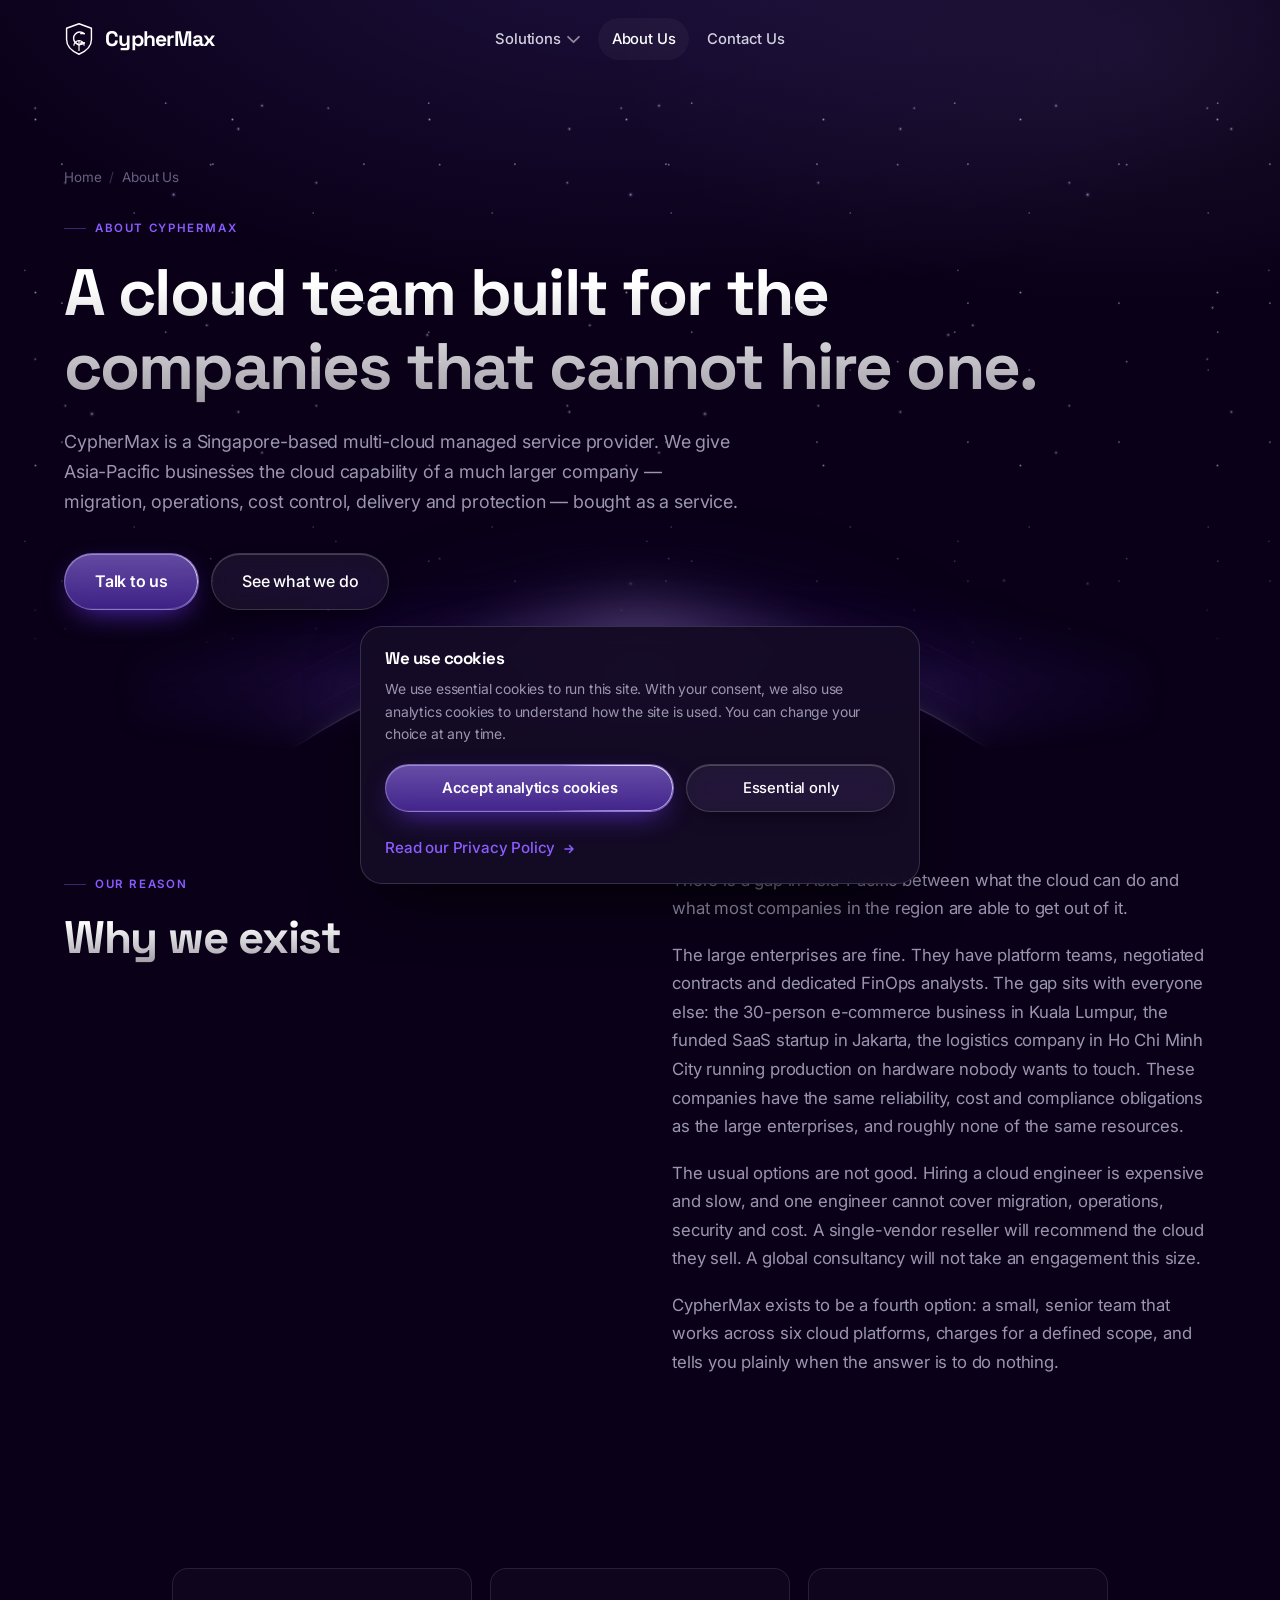
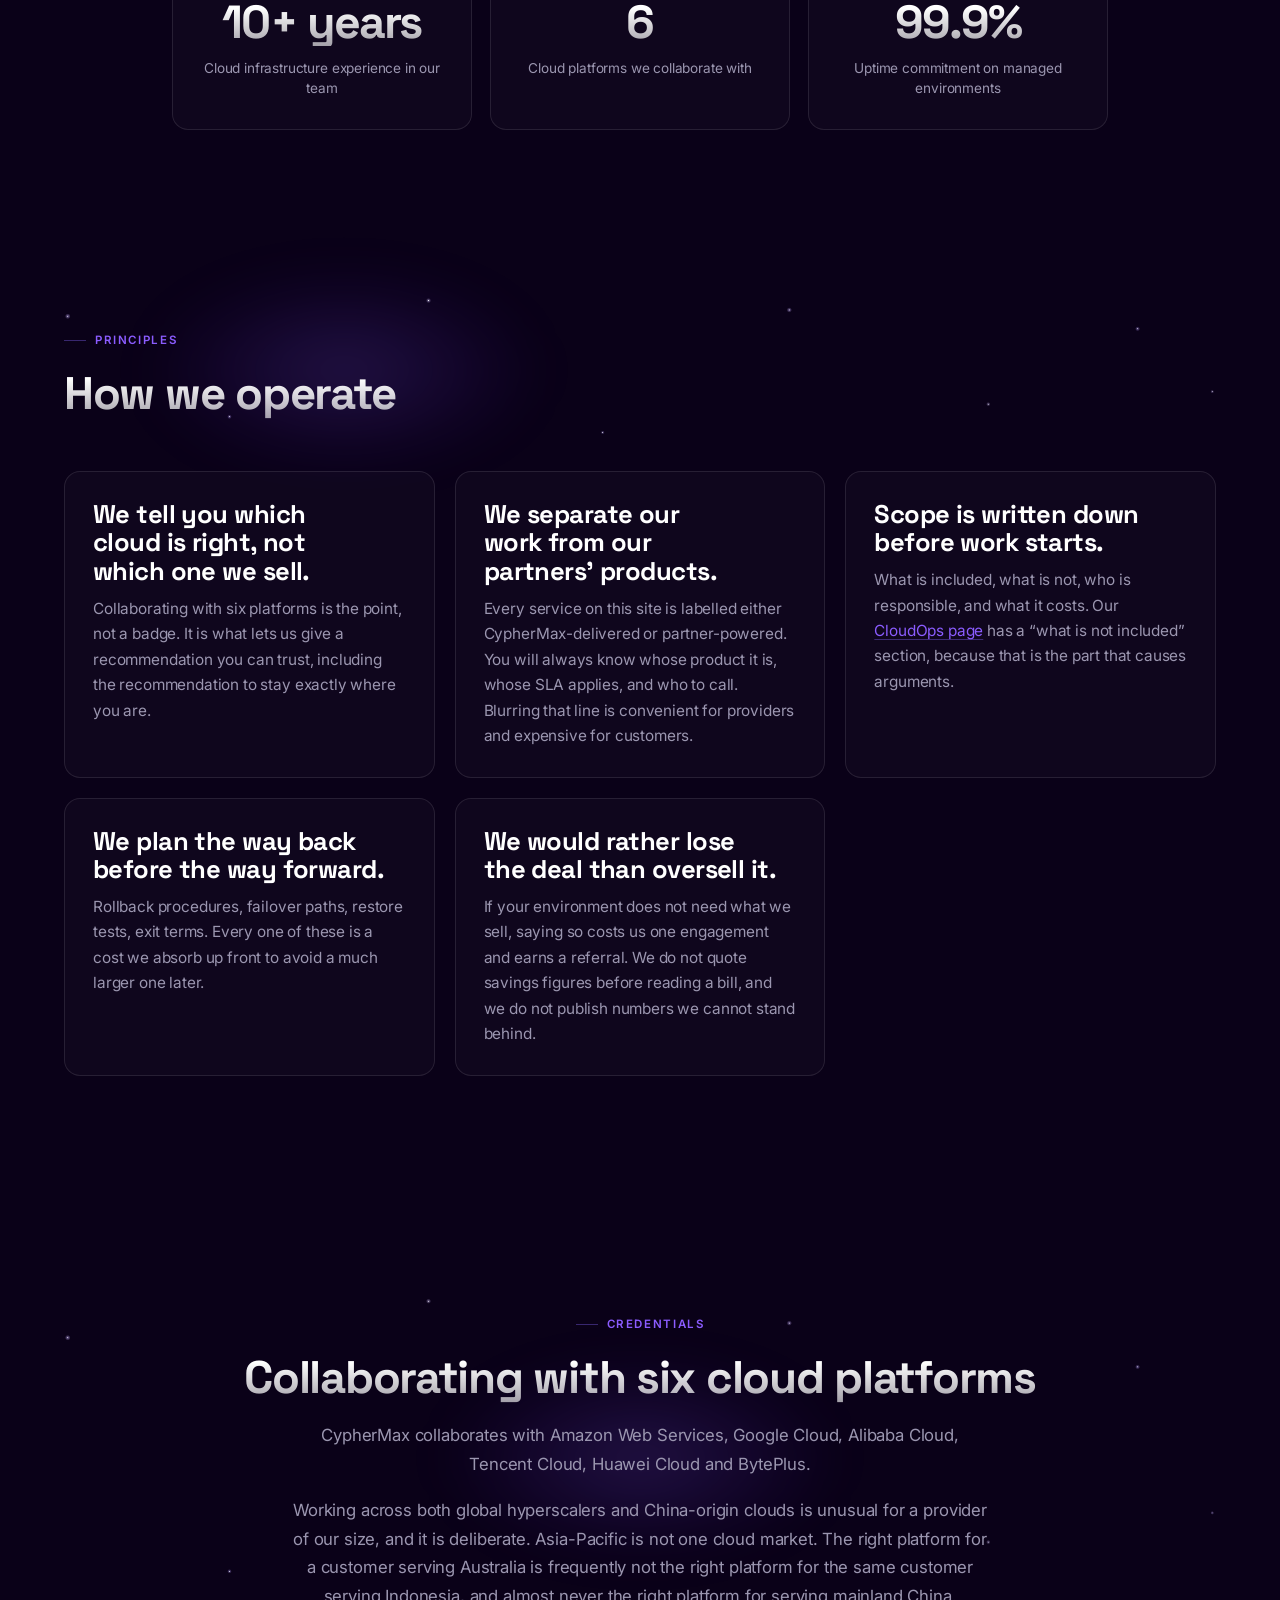
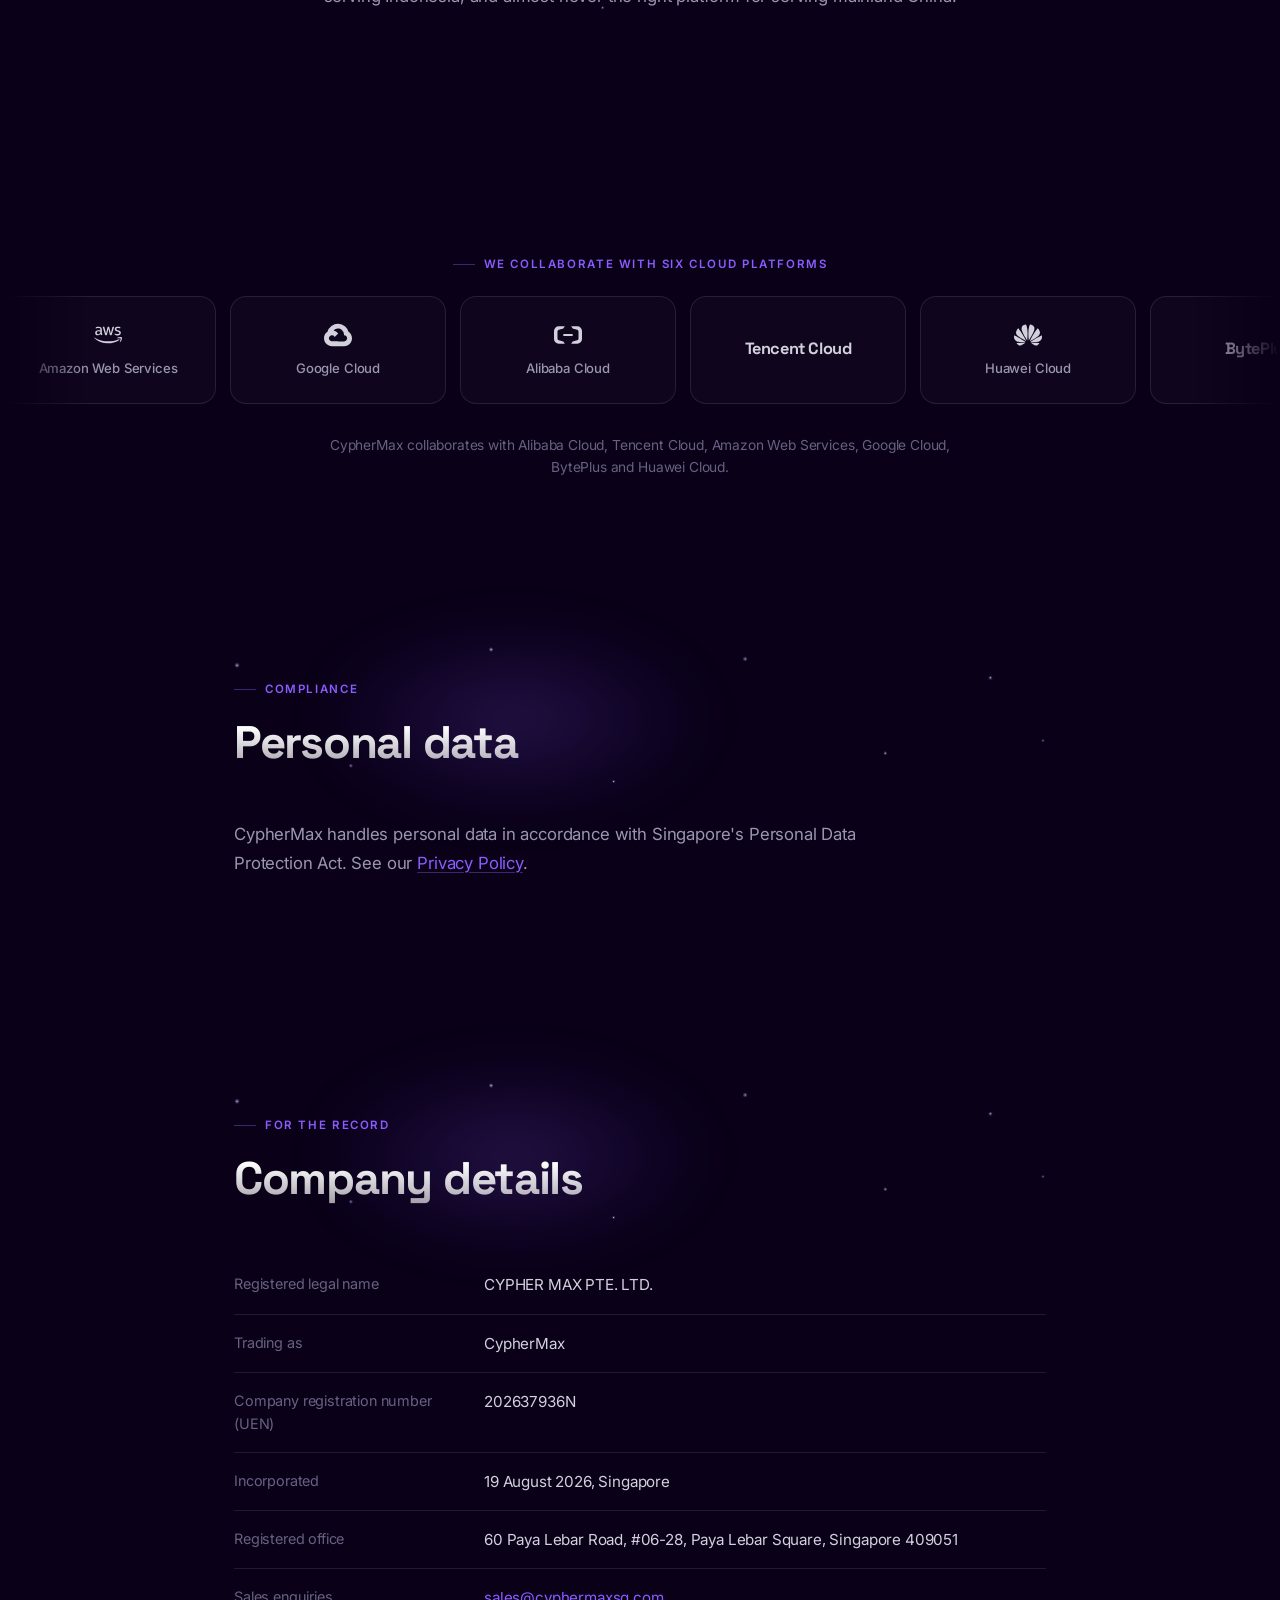
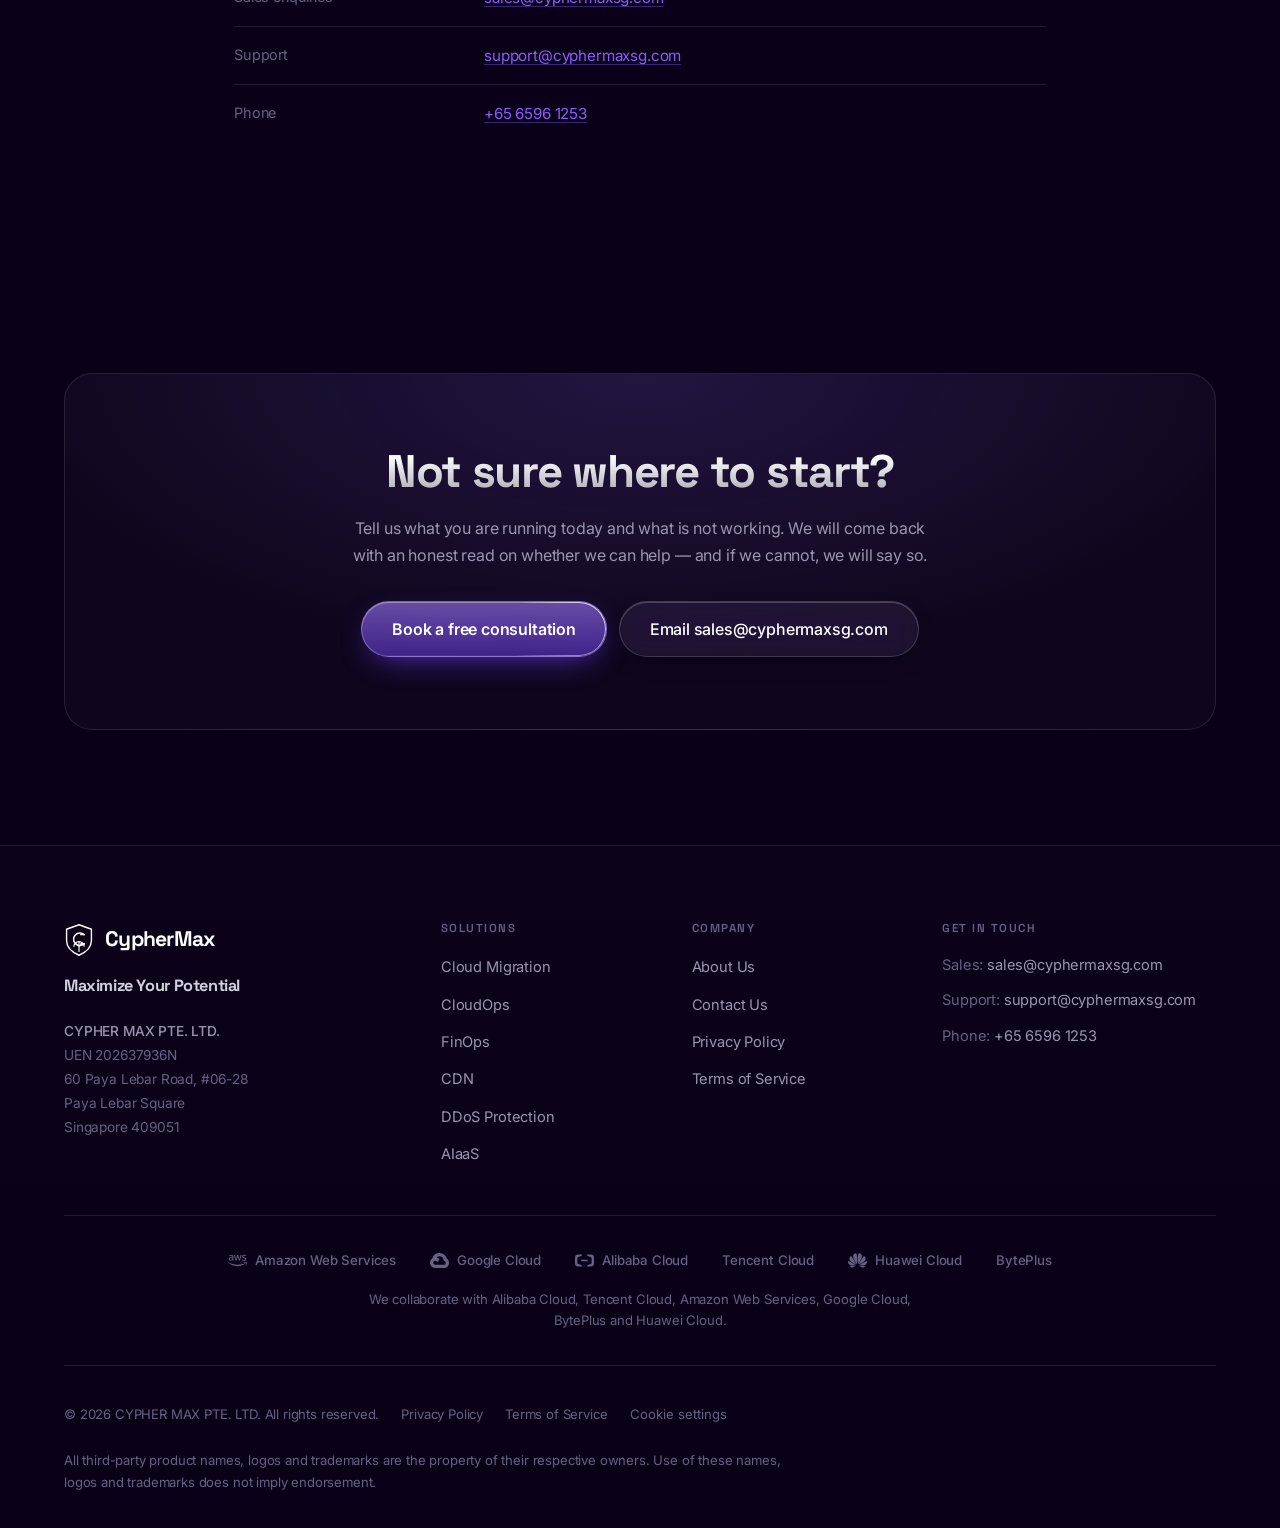
==== commit a4cd20bc: "Second Commit" ====
--- a/about/index.html
+++ b/about/index.html
@@ -4,7 +4,7 @@
 <meta charset="utf-8">
 <meta name="viewport" content="width=device-width, initial-scale=1">
 <title>About CypherMax | Cloud Managed Services, Singapore</title>
-<meta name="description" content="CypherMax is a Singapore-based multi-cloud managed service provider serving Asia-Pacific businesses across six certified cloud platforms.">
+<meta name="description" content="CypherMax is a Singapore-based multi-cloud managed service provider serving Asia-Pacific businesses across six major cloud platforms.">
 <link rel="canonical" href="https://cyphermaxsg.com/about">
 
 <meta property="og:type" content="website">
@@ -12,11 +12,11 @@
 <meta property="og:locale" content="en_SG">
 <meta property="og:url" content="https://cyphermaxsg.com/about">
 <meta property="og:title" content="A cloud team built for the companies that cannot hire one. | CypherMax">
-<meta property="og:description" content="CypherMax is a Singapore-based multi-cloud managed service provider serving Asia-Pacific businesses across six certified cloud platforms.">
+<meta property="og:description" content="CypherMax is a Singapore-based multi-cloud managed service provider serving Asia-Pacific businesses across six major cloud platforms.">
 <meta property="og:image" content="https://cyphermaxsg.com/assets/og-image.png">
 <meta name="twitter:card" content="summary_large_image">
 <meta name="twitter:title" content="A cloud team built for the companies that cannot hire one. | CypherMax">
-<meta name="twitter:description" content="CypherMax is a Singapore-based multi-cloud managed service provider serving Asia-Pacific businesses across six certified cloud platforms.">
+<meta name="twitter:description" content="CypherMax is a Singapore-based multi-cloud managed service provider serving Asia-Pacific businesses across six major cloud platforms.">
 <meta name="twitter:image" content="https://cyphermaxsg.com/assets/og-image.png">
 
 <link rel="icon" href="../assets/favicon.svg" type="image/svg+xml">
@@ -129,7 +129,7 @@
       <div class="grid grid--3">
         <article class="card" data-reveal>
           <h3 class="card__title">We tell you which cloud is right, not which one we sell.</h3>
-          <p class="card__body">Being certified across six platforms is the point, not a credential. It is what lets us give a recommendation you can trust, including the recommendation to stay exactly where you are.</p>
+          <p class="card__body">Collaborating with six platforms is the point, not a badge. It is what lets us give a recommendation you can trust, including the recommendation to stay exactly where you are.</p>
         </article>
         <article class="card" data-reveal>
           <h3 class="card__title">We separate our work from our partners' products.</h3>
@@ -155,13 +155,13 @@
     <div class="container">
       <div class="section-head section-head--center">
         <p class="eyebrow eyebrow--center">Credentials</p>
-        <h2 class="grad-text">Certified across six cloud platforms</h2>
+        <h2 class="grad-text">Collaborating with six cloud platforms</h2>
         <p class="section-intro">
-          CypherMax is a certified partner of Amazon Web Services, Google Cloud, Alibaba Cloud, Tencent
+          CypherMax collaborates with Amazon Web Services, Google Cloud, Alibaba Cloud, Tencent
           Cloud, Huawei Cloud and BytePlus.
         </p>
         <p class="section-intro">
-          Holding partner status across both global hyperscalers and China-origin clouds is unusual for a
+          Working across both global hyperscalers and China-origin clouds is unusual for a
           provider of our size, and it is deliberate. Asia-Pacific is not one cloud market. The right
           platform for a customer serving Australia is frequently not the right platform for the same
           customer serving Indonesia, and almost never the right platform for serving mainland China.
--- a/assets/css/style.css
+++ b/assets/css/style.css
@@ -76,8 +76,9 @@
 
 html {
   scroll-behavior: smooth;
-  /* Offset for the sticky header when jumping to an anchor. */
-  scroll-padding-top: 96px;
+  /* A little breathing room above an anchor target. The header is not sticky,
+     so this no longer has to clear it — it is just margin. */
+  scroll-padding-top: 24px;
   -webkit-text-size-adjust: 100%;
 }
 
@@ -250,15 +251,71 @@
 .section { padding-block: var(--section-y); }
 .section--tight { padding-block: clamp(52px, 6vw, 80px); }
 
-/* A panel one step up from the page background, used to break up long pages. */
-.section--panel {
-  background: linear-gradient(180deg, rgba(255, 255, 255, .018) 0%, rgba(255, 255, 255, 0) 100%);
-  border-block: 1px solid var(--border);
-}
-
-.section-head { margin-bottom: 52px; }
+/* A panel one step up from the page background, used to break up long pages.
+   Sections meet through a soft glow rather than a ruled line: a violet bloom
+   at each edge, plus a hairline that fades out before it reaches either side,
+   so there is no hard horizontal cut anywhere on the page. */
+/* Deliberately bare. Sections run into each other with nothing between them —
+   no border, no tint, no glow — so the page reads as one continuous surface and
+   the only rhythm comes from spacing and the lit section headings.
+   The class is kept on the markup as the marker for "this section would take a
+   distinct treatment"; add it back here if one is ever wanted. */
+.section--panel { position: relative; }
+
+/* Section headings sit in their own pool of light: a soft violet bloom behind
+   the text, and a scatter of small glowing dots around it, echoing the hero's
+   starfield so the two read as one system. Both are decorative pseudo-elements;
+   the heading's own children are lifted above them. */
+.section-head {
+  position: relative;
+  margin-bottom: 52px;
+}
+.section-head > * { position: relative; z-index: 1; }
+
+.section-head::before {
+  content: '';
+  position: absolute;
+  top: 50%;
+  left: 0;
+  width: min(560px, 96%);
+  height: 280px;
+  transform: translateY(-50%);
+  background: radial-gradient(ellipse 50% 50% at 50% 50%,
+    rgba(139, 92, 255, .20) 0%,
+    rgba(113, 61, 255, .08) 44%,
+    transparent 72%);
+  filter: blur(26px);
+  pointer-events: none;
+}
+
+/* One dot per gradient — the background box is the heading block, so each
+   percentage position places a single star rather than tiling a field. */
+.section-head::after {
+  content: '';
+  position: absolute;
+  inset: -34px -4% -26px;
+  pointer-events: none;
+  background-repeat: no-repeat;
+  background-image:
+    radial-gradient(2.8px 2.8px at 4% 18%,  #fff 0%, rgba(199, 178, 255, .45) 28%, transparent 100%),
+    radial-gradient(2.2px 2.2px at 17% 82%, #fff 0%, rgba(185, 163, 255, .4) 28%, transparent 100%),
+    radial-gradient(2.5px 2.5px at 33% 8%,  #fff 0%, rgba(214, 200, 255, .42) 28%, transparent 100%),
+    radial-gradient(1.9px 1.9px at 47% 92%, #fff 0%, rgba(185, 163, 255, .36) 28%, transparent 100%),
+    radial-gradient(2.6px 2.6px at 62% 14%, #fff 0%, rgba(199, 178, 255, .42) 28%, transparent 100%),
+    radial-gradient(2.1px 2.1px at 78% 74%, #fff 0%, rgba(214, 200, 255, .38) 28%, transparent 100%),
+    radial-gradient(2.4px 2.4px at 90% 26%, #fff 0%, rgba(185, 163, 255, .4) 28%, transparent 100%),
+    radial-gradient(1.8px 1.8px at 96% 66%, #fff 0%, rgba(199, 178, 255, .34) 28%, transparent 100%);
+  animation: section-sparkle 6.5s ease-in-out infinite;
+}
+
+@keyframes section-sparkle {
+  0%, 100% { opacity: .45; }
+  50%      { opacity: 1; }
+}
+
 .section-head--center { text-align: center; }
 .section-head--center .section-intro { margin-inline: auto; }
+.section-head--center::before { left: 50%; transform: translate(-50%, -50%); }
 
 .grid { display: grid; gap: 20px; }
 .grid--2 { grid-template-columns: repeat(2, 1fr); }
@@ -539,20 +596,10 @@
 /* --------------------------------------------------------------------------
    7. Header
    -------------------------------------------------------------------------- */
+/* Not sticky: the bar scrolls away with the page. */
 .site-header {
-  position: sticky;
-  top: 0;
+  position: relative;
   z-index: 100;
-  border-bottom: 1px solid transparent;
-  transition: background-color .3s var(--ease), border-color .3s var(--ease),
-              backdrop-filter .3s var(--ease);
-}
-/* Reduced height and a backdrop once the page scrolls (spec 3.1). */
-.site-header.is-stuck {
-  background: rgba(10, 1, 24, .78);
-  backdrop-filter: saturate(160%) blur(14px);
-  -webkit-backdrop-filter: saturate(160%) blur(14px);
-  border-bottom-color: var(--border);
 }
 
 .site-header__inner {
@@ -560,9 +607,7 @@
   align-items: center;
   gap: 28px;
   height: 78px;
-  transition: height .3s var(--ease);
-}
-.site-header.is-stuck .site-header__inner { height: 64px; }
+}
 
 /* The logo and the right-hand slot each take an equal flexible share, which
    keeps the nav optically centred in the bar whatever the logo's width. */
